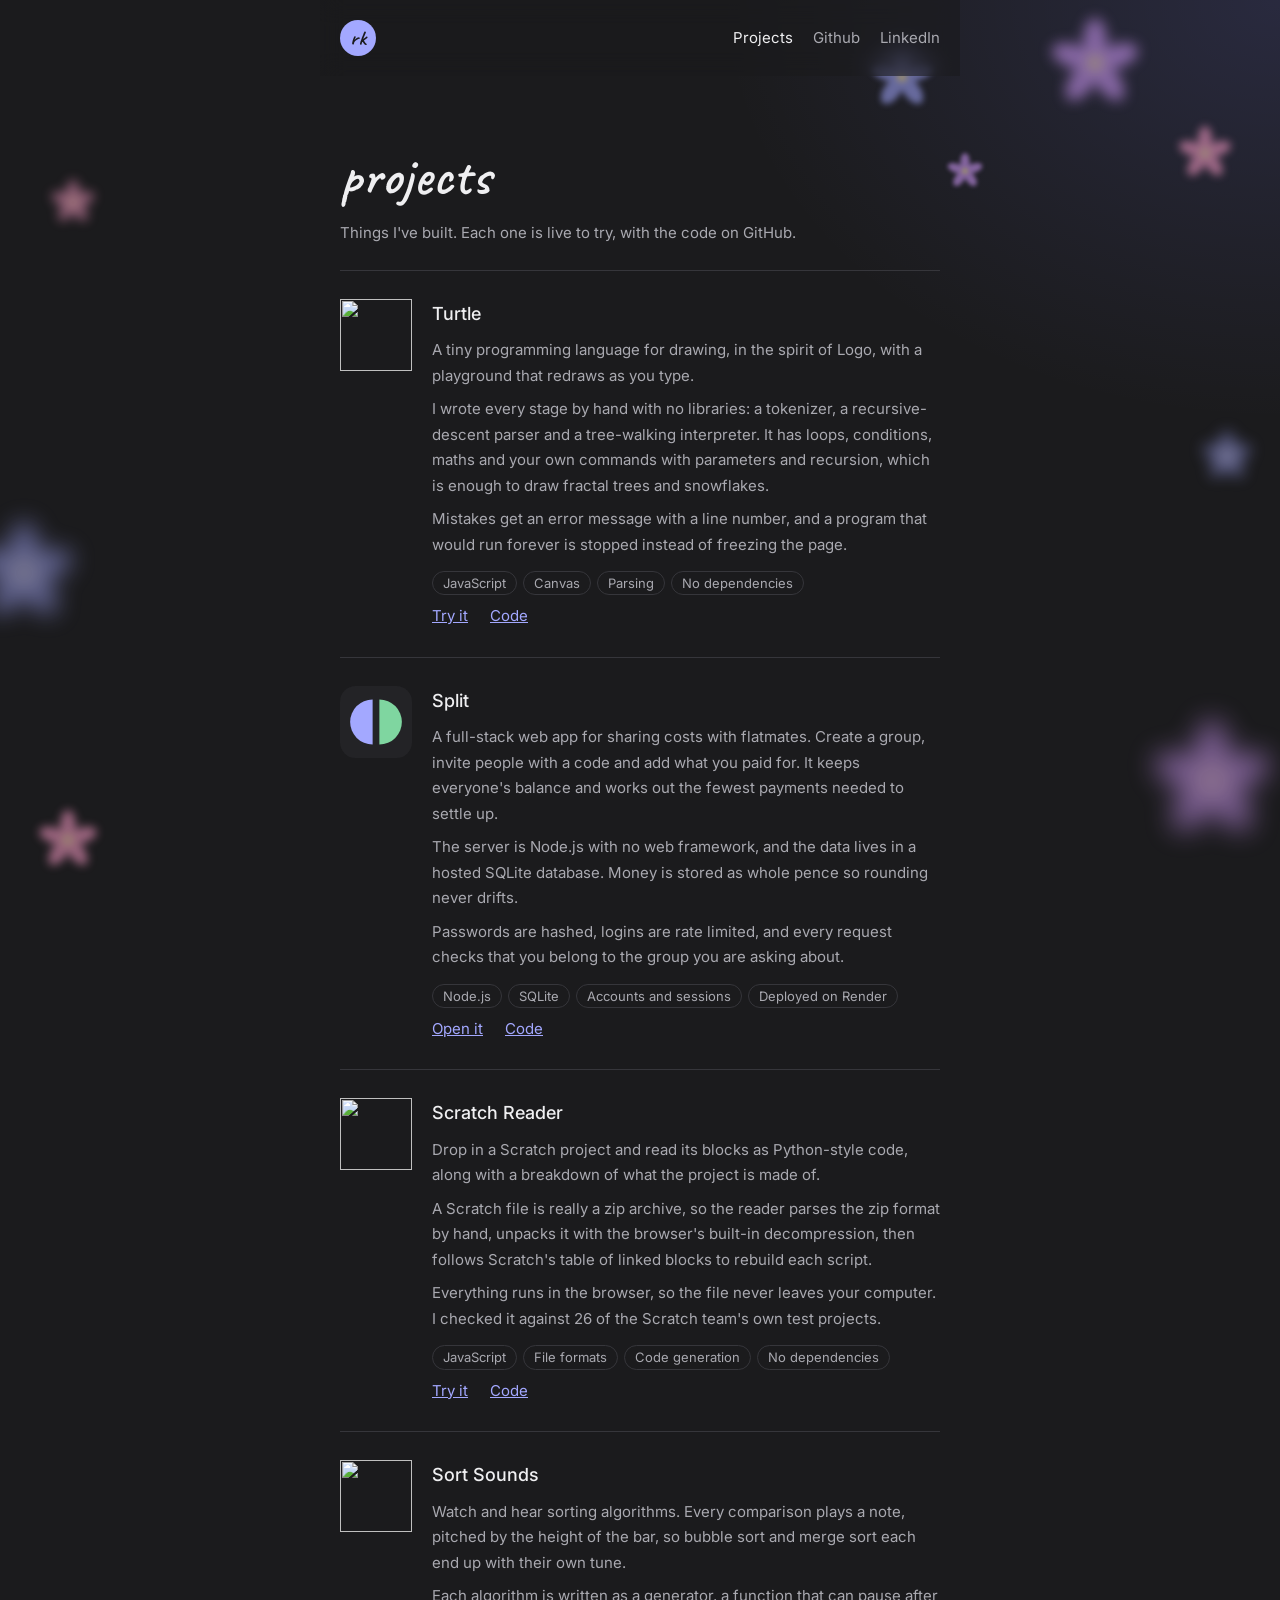
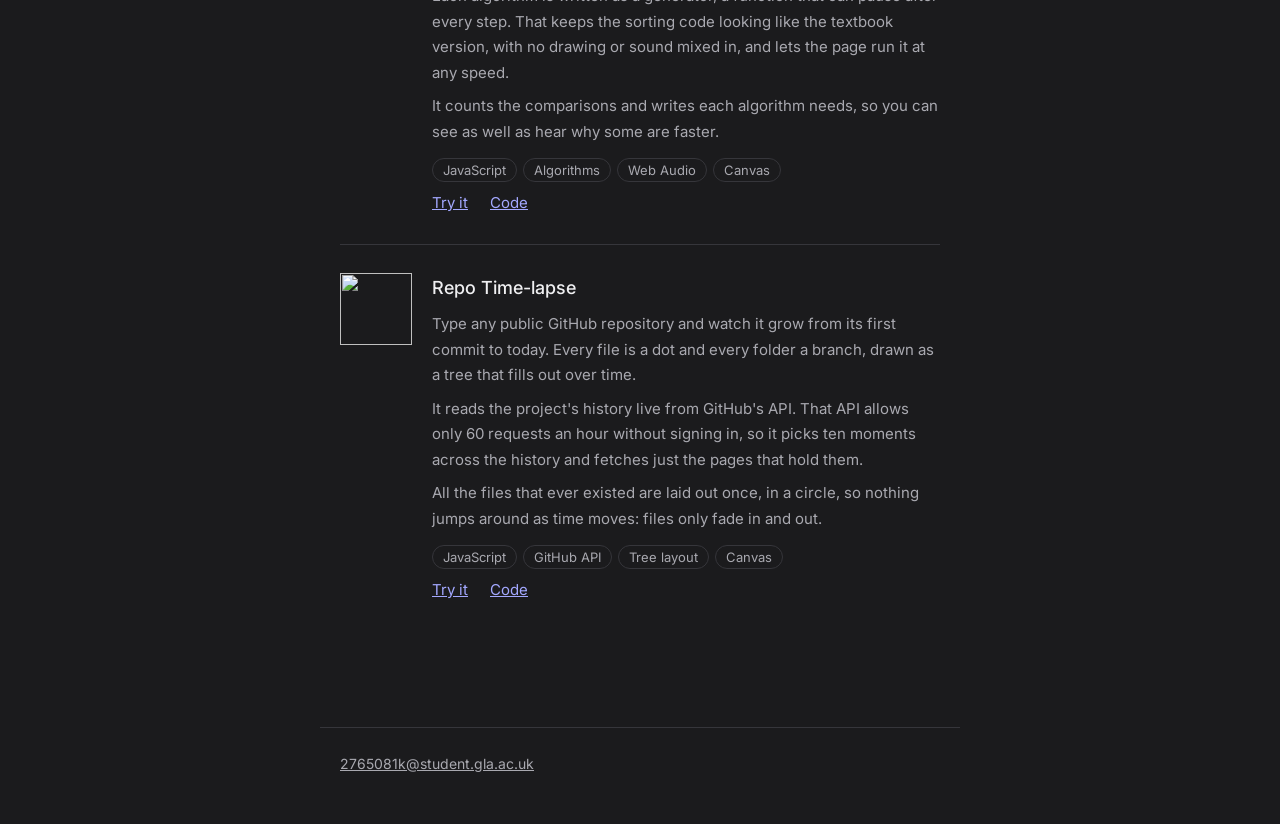
==== projects.html @ 07e78dcf "Add Sort Sounds and Repo Time-lapse" ====
<!doctype html>
<html lang="en">
<head>
<meta charset="utf-8">
<meta name="viewport" content="width=device-width, initial-scale=1">
<title>Projects — Rehman Khaliq</title>
<meta name="description" content="Things Rehman Khaliq has built: a programming language, a full-stack expense app, a Scratch project reader and more.">
<meta name="color-scheme" content="dark">
<link rel="preconnect" href="https://fonts.googleapis.com">
<link rel="preconnect" href="https://fonts.gstatic.com" crossorigin>
<link href="https://fonts.googleapis.com/css2?family=Caveat:wght@600&family=Inter:wght@400;500&display=swap" rel="stylesheet">
<link rel="stylesheet" href="style.css">
</head>
<body>
<a class="skip" href="#main">Skip to content</a>

<nav aria-label="Main">
  <a class="logo" href="index.html" aria-label="Home">rk</a>
  <ul>
    <li><a href="projects.html" aria-current="page">Projects</a></li>
    <li><a href="https://github.com/Rehman20050409" target="_blank" rel="noopener noreferrer">Github</a></li>
    <li><a href="https://www.linkedin.com/in/rehman-khaliq-noreen-98ab3a449/" target="_blank" rel="noopener noreferrer">LinkedIn</a></li>
  </ul>
</nav>

<main id="main">
  <h1>projects</h1>
  <p class="lead">Things I've built. Each one is live to try, with the code on GitHub.</p>

  <!-- To add a project, copy one <article class="project"> block and change its contents. -->
  <article class="project">
    <img src="turtle-lang/logo.svg" alt="">
    <div>
      <h2>Turtle</h2>
      <p>A tiny programming language for drawing, in the spirit of Logo, with a playground that redraws as you type.</p>
      <p>I wrote every stage by hand with no libraries: a tokenizer, a recursive-descent parser and a tree-walking interpreter. It has loops, conditions, maths and your own commands with parameters and recursion, which is enough to draw fractal trees and snowflakes.</p>
      <p>Mistakes get an error message with a line number, and a program that would run forever is stopped instead of freezing the page.</p>
      <ul class="tags" aria-label="Built with">
        <li>JavaScript</li><li>Canvas</li><li>Parsing</li><li>No dependencies</li>
      </ul>
      <p class="links">
        <a href="turtle-lang/index.html">Try it</a>
        <a href="https://github.com/Rehman20050409/turtle-lang" target="_blank" rel="noopener noreferrer">Code</a>
      </p>
    </div>
  </article>

  <article class="project">
    <img src="split-logo.svg" alt="">
    <div>
      <h2>Split</h2>
      <p>A full-stack web app for sharing costs with flatmates. Create a group, invite people with a code and add what you paid for. It keeps everyone's balance and works out the fewest payments needed to settle up.</p>
      <p>The server is Node.js with no web framework, and the data lives in a hosted SQLite database. Money is stored as whole pence so rounding never drifts.</p>
      <p>Passwords are hashed, logins are rate limited, and every request checks that you belong to the group you are asking about.</p>
      <ul class="tags" aria-label="Built with">
        <li>Node.js</li><li>SQLite</li><li>Accounts and sessions</li><li>Deployed on Render</li>
      </ul>
      <p class="links">
        <a href="https://expense-splitter-cosc.onrender.com" target="_blank" rel="noopener noreferrer">Open it</a>
        <a href="https://github.com/Rehman20050409/expense-splitter" target="_blank" rel="noopener noreferrer">Code</a>
      </p>
    </div>
  </article>

  <article class="project">
    <img src="scratch-reader/logo.svg" alt="">
    <div>
      <h2>Scratch Reader</h2>
      <p>Drop in a Scratch project and read its blocks as Python-style code, along with a breakdown of what the project is made of.</p>
      <p>A Scratch file is really a zip archive, so the reader parses the zip format by hand, unpacks it with the browser's built-in decompression, then follows Scratch's table of linked blocks to rebuild each script.</p>
      <p>Everything runs in the browser, so the file never leaves your computer. I checked it against 26 of the Scratch team's own test projects.</p>
      <ul class="tags" aria-label="Built with">
        <li>JavaScript</li><li>File formats</li><li>Code generation</li><li>No dependencies</li>
      </ul>
      <p class="links">
        <a href="scratch-reader/index.html">Try it</a>
        <a href="https://github.com/Rehman20050409/scratch-reader" target="_blank" rel="noopener noreferrer">Code</a>
      </p>
    </div>
  </article>

  <article class="project">
    <img src="sort-sounds/logo.svg" alt="">
    <div>
      <h2>Sort Sounds</h2>
      <p>Watch and hear sorting algorithms. Every comparison plays a note, pitched by the height of the bar, so bubble sort and merge sort each end up with their own tune.</p>
      <p>Each algorithm is written as a generator, a function that can pause after every step. That keeps the sorting code looking like the textbook version, with no drawing or sound mixed in, and lets the page run it at any speed.</p>
      <p>It counts the comparisons and writes each algorithm needs, so you can see as well as hear why some are faster.</p>
      <ul class="tags" aria-label="Built with">
        <li>JavaScript</li><li>Algorithms</li><li>Web Audio</li><li>Canvas</li>
      </ul>
      <p class="links">
        <a href="sort-sounds/index.html">Try it</a>
        <a href="https://github.com/Rehman20050409/sort-sounds" target="_blank" rel="noopener noreferrer">Code</a>
      </p>
    </div>
  </article>

  <article class="project">
    <img src="repo-timelapse/logo.svg" alt="">
    <div>
      <h2>Repo Time-lapse</h2>
      <p>Type any public GitHub repository and watch it grow from its first commit to today. Every file is a dot and every folder a branch, drawn as a tree that fills out over time.</p>
      <p>It reads the project's history live from GitHub's API. That API allows only 60 requests an hour without signing in, so it picks ten moments across the history and fetches just the pages that hold them.</p>
      <p>All the files that ever existed are laid out once, in a circle, so nothing jumps around as time moves: files only fade in and out.</p>
      <ul class="tags" aria-label="Built with">
        <li>JavaScript</li><li>GitHub API</li><li>Tree layout</li><li>Canvas</li>
      </ul>
      <p class="links">
        <a href="repo-timelapse/index.html">Try it</a>
        <a href="https://github.com/Rehman20050409/repo-timelapse" target="_blank" rel="noopener noreferrer">Code</a>
      </p>
    </div>
  </article>
</main>

<footer>
  <a href="mailto:2765081k@student.gla.ac.uk">2765081k@student.gla.ac.uk</a>
</footer>

<script src="site.js"></script>
</body>
</html>
---- style.css ----
:root {
  --bg: #1b1b1d; --text: #efeff1; --muted: #a9a9b0; --line: #36363b;
  --mark: #2f3168; --mark-text: #d6d8ff; --accent: #a3a8ff;
}
/* decorative out-of-focus flowers drifting behind the content */
.flowers { position: fixed; inset: 0; z-index: -1; overflow: hidden; pointer-events: none; }
.flowers svg {
  position: absolute; left: var(--x); top: var(--y); width: var(--s); height: var(--s);
  color: var(--c, #a3a8ff); filter: blur(var(--b, 6px)); opacity: .55;
}
@keyframes drift { to { transform: translate(18px, -28px) rotate(60deg); } }
@keyframes bloom { from { opacity: 0; scale: .3; } }
.flowers svg { animation: fade 1.4s var(--bloom, .7s) backwards; }
.flowers svg:nth-child(3n) { --bloom: .3s; }
.flowers svg:nth-child(3n+1) { --bloom: 1.1s; }
@media (prefers-reduced-motion: no-preference) {
  .flowers svg {
    animation: bloom 1.4s var(--bloom, .7s) cubic-bezier(.2, .7, .2, 1) backwards,
               drift var(--d, 9s) ease-in-out infinite alternate;
  }
}
/* Entrance, about two seconds in all: the name is written in, the intro appears word by
   word, then the project cards pop up. The script at the bottom of the page sets each delay. */
@keyframes write { from { clip-path: inset(-20% 100% -20% 0); } to { clip-path: inset(-20% -5% -20% 0); } }
@keyframes word { from { opacity: 0; filter: blur(6px); transform: translateY(8px); } }
@keyframes pop { from { opacity: 0; transform: translateY(18px) scale(.96); } }
@keyframes fade { from { opacity: 0; } }
h1 { animation: write .7s cubic-bezier(.3, .6, .3, 1) .1s backwards; }
.w { display: inline-block; animation: word .5s cubic-bezier(.2, .7, .2, 1) backwards; }
.pop { animation: pop .6s cubic-bezier(.2, .7, .2, 1) backwards; }
footer { animation: fade 1s 2s backwards; }
/* people who turn motion off still get a gentle fade, just nothing that moves */
@media (prefers-reduced-motion: reduce) {
  h1, .w, .pop { animation-name: fade; }
}
* { box-sizing: border-box; }
html { scroll-behavior: smooth; }
body {
  margin: 0; min-height: 100vh; color: var(--muted);
  background:
    radial-gradient(800px 600px at 100% 0%, #7a7fff26, transparent 70%),
    var(--bg);
  background-attachment: fixed;
  font: 400 15px/1.7 Inter, system-ui, sans-serif; text-wrap: pretty;
}
a { color: inherit; }
:focus-visible { outline: 2px solid var(--text); outline-offset: 3px; border-radius: 4px; }
.skip { position: absolute; left: -999px; }
.skip:focus { left: 16px; top: 16px; background: var(--bg); padding: 8px; z-index: 2; }

nav, main, footer { max-width: 640px; margin: 0 auto; padding: 0 20px; }
nav {
  position: sticky; top: 0; display: flex; justify-content: space-between; align-items: center;
  padding-block: 20px; background: color-mix(in srgb, var(--bg) 55%, transparent);
  backdrop-filter: blur(12px); -webkit-backdrop-filter: blur(12px);
}
nav .logo {
  font: 600 22px/1 Caveat, cursive; color: var(--bg); background: var(--accent); text-decoration: none;
  width: 36px; height: 36px; border-radius: 50%; display: grid; place-items: center;
}
nav ul { display: flex; gap: 20px; list-style: none; margin: 0; padding: 0; }
nav ul a { text-decoration: none; }
nav ul a:hover { color: var(--text); }

main { padding-block: 72px 96px; }
h1 { font: 600 56px/1 Caveat, cursive; color: var(--text); margin: 0 0 40px; }
h2 { font: 500 15px/1.7 Inter, system-ui, sans-serif; color: var(--text); margin: 0; }
.hello { font-family: "New York", "Iowan Old Style", Georgia, serif; font-style: italic; font-size: 20px; color: var(--accent); }
mark { background: var(--mark); color: var(--mark-text); padding: 1px 5px; border-radius: 5px; }

#projects { margin-top: 72px; scroll-margin-top: 80px; }
.grid { display: grid; grid-template-columns: repeat(auto-fill, minmax(180px, 1fr)); gap: 16px; list-style: none; margin: 20px 0 0; padding: 0; }
.card { display: block; text-decoration: none; }
.card .thumb {
  aspect-ratio: 4 / 3; border-radius: 12px; border: 1px solid var(--line);
  background: color-mix(in srgb, var(--line) 35%, transparent);
  display: grid; place-items: center; overflow: hidden; margin-bottom: 8px;
}
.card img { width: 100%; height: 100%; object-fit: cover; }
.card strong { font-weight: 500; color: var(--text); display: block; }
.card.empty .thumb { border-style: dashed; background: none; }
a.card .thumb { transition: border-color .15s, transform .15s; }
a.card:hover .thumb { border-color: var(--accent); transform: translateY(-2px); }

footer { border-top: 1px solid var(--line); padding-block: 24px 48px; font-size: 14px; }

/* shared bits used by both pages */
nav ul a[aria-current] { color: var(--text); }
.more { float: right; font-size: 14px; text-decoration: none; }
.more:hover { color: var(--text); }

/* projects page */
.lead { margin: -24px 0 24px; }
.project { display: grid; grid-template-columns: 72px 1fr; gap: 20px; padding-block: 28px; border-top: 1px solid var(--line); }
.project > img { width: 72px; height: 72px; }
.project h2 { font-size: 18px; }
.project p { margin: 8px 0 0; }
.tags { display: flex; flex-wrap: wrap; gap: 6px; list-style: none; padding: 0; margin: 14px 0 0; }
.tags li { font-size: 13px; border: 1px solid var(--line); border-radius: 99px; padding: 0 10px; }
.links { margin-top: 14px; }
.links a { color: var(--accent); margin-right: 18px; }
@media (max-width: 480px) {
  .project { grid-template-columns: 48px 1fr; gap: 14px; }
  .project > img { width: 48px; height: 48px; }
}
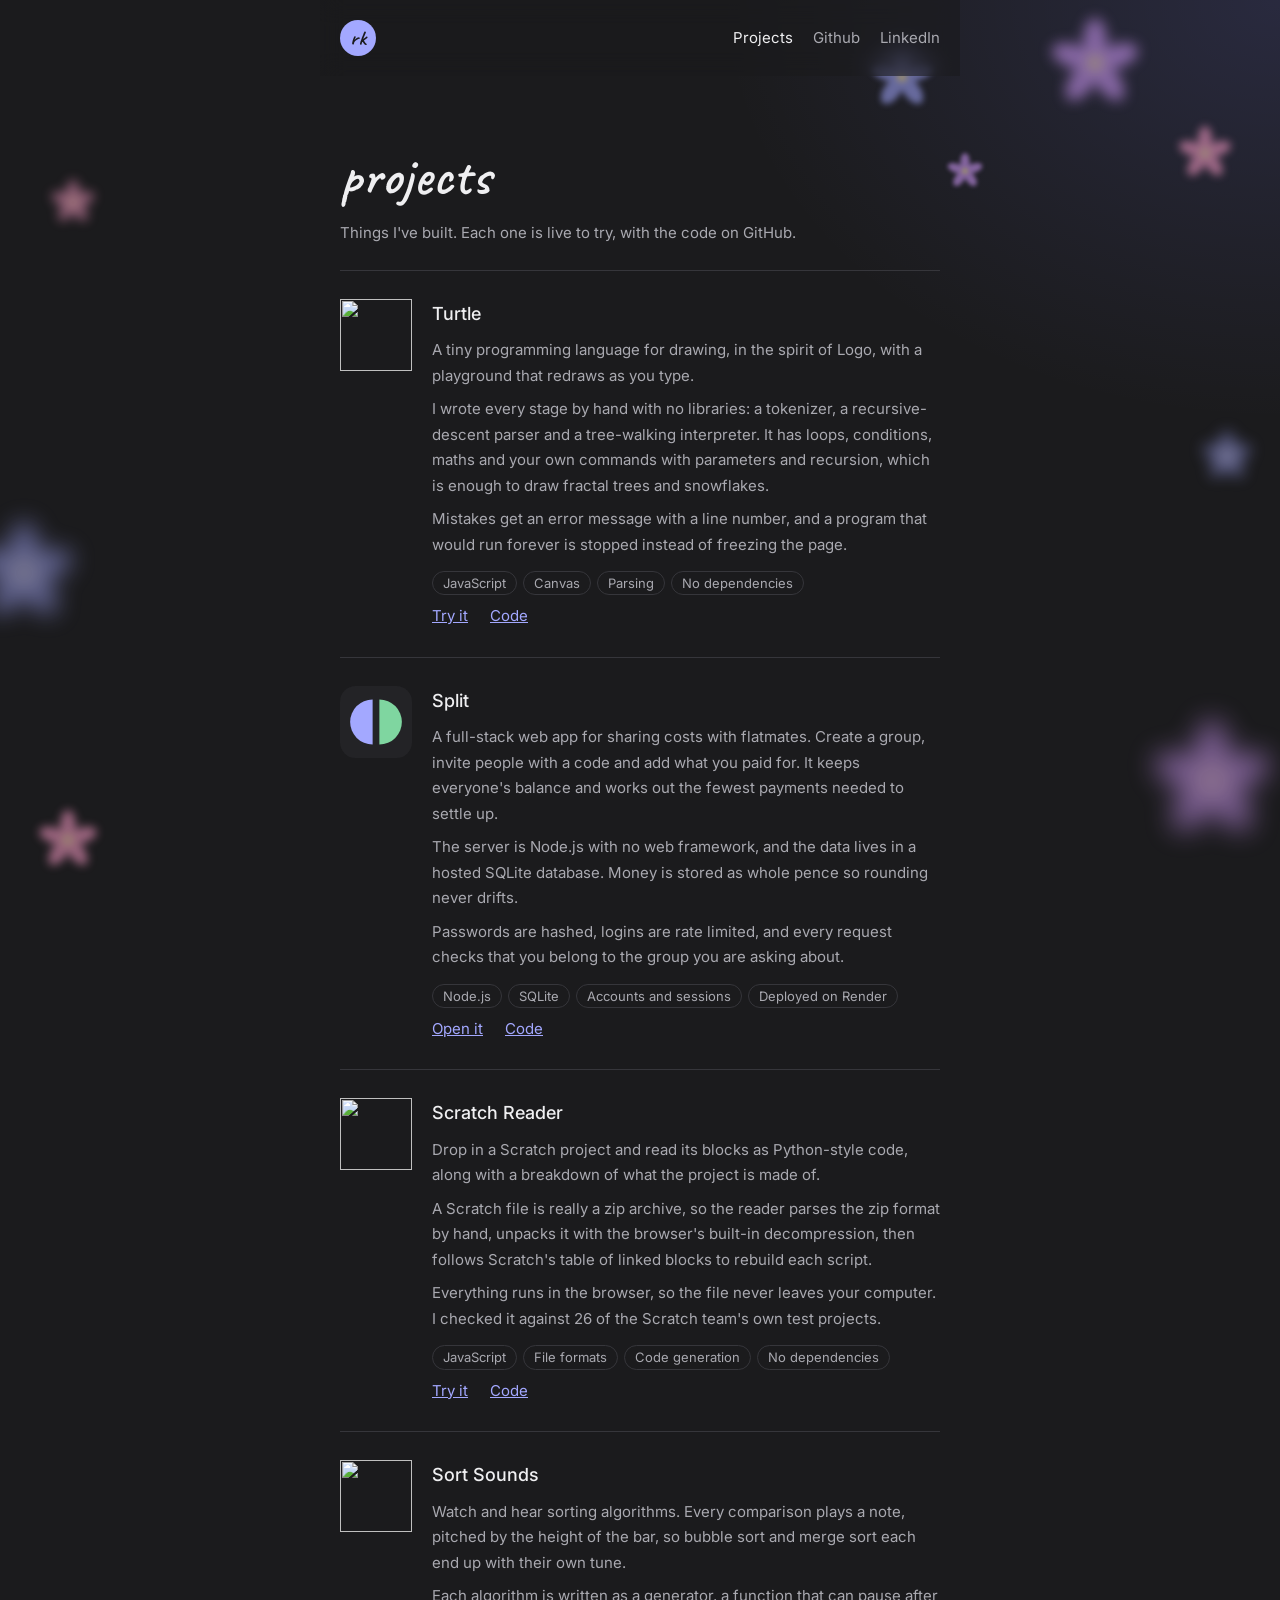
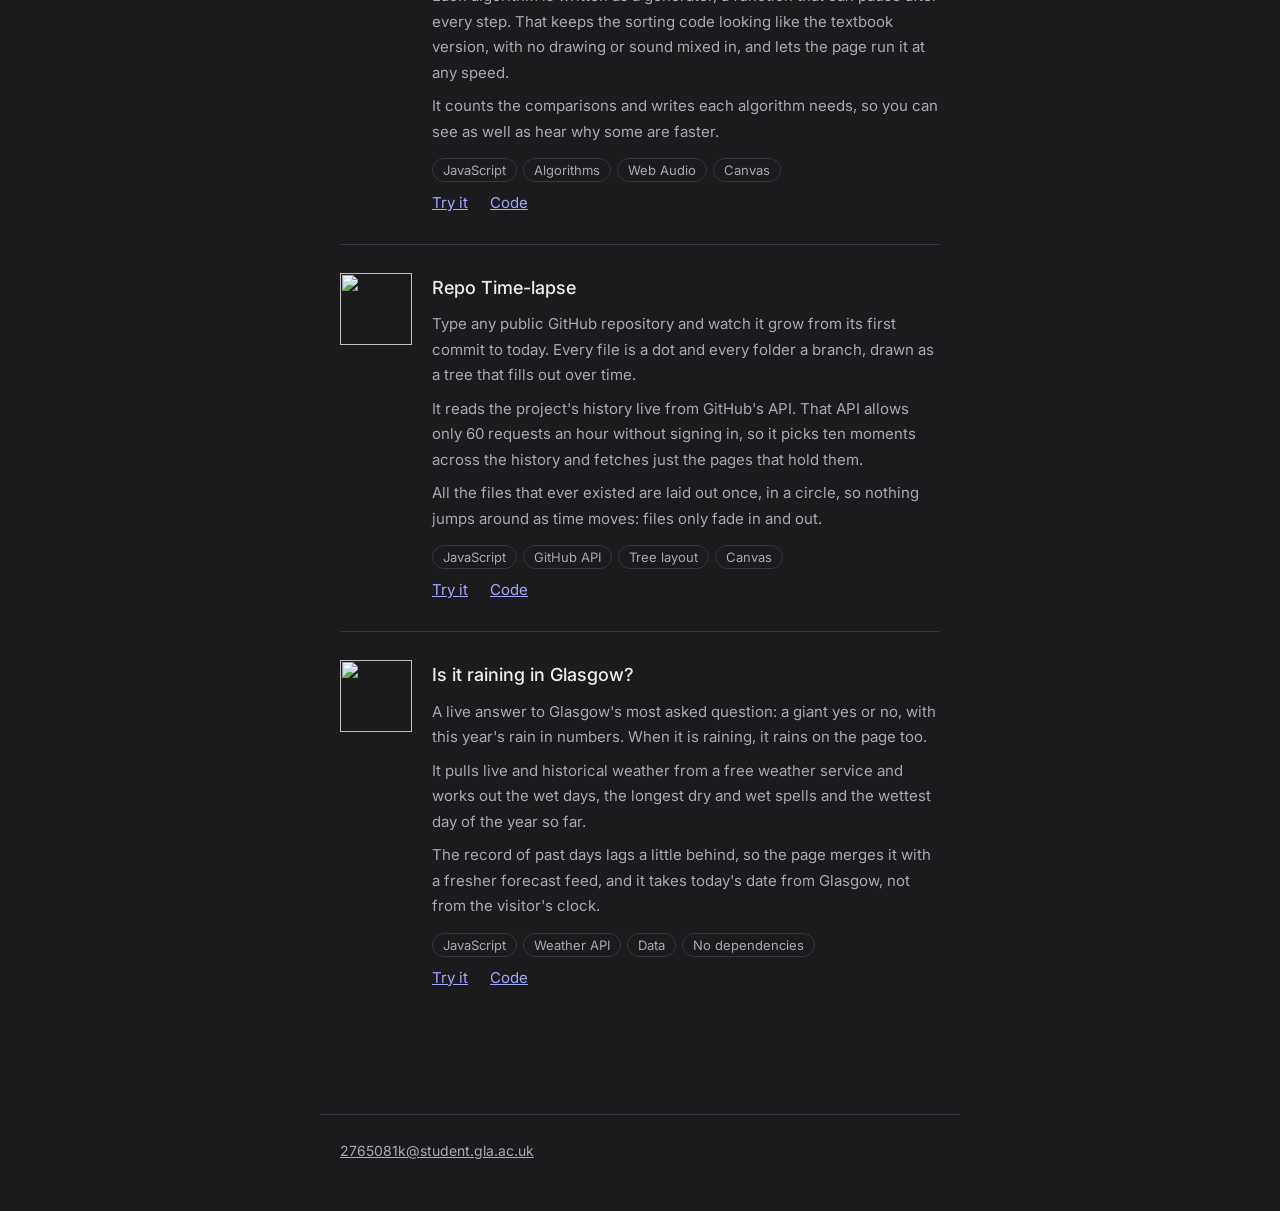
==== commit 3ed72b90: "Add Is it raining in Glasgow?" ====
--- a/projects.html
+++ b/projects.html
@@ -112,6 +112,23 @@
       </p>
     </div>
   </article>
+
+  <article class="project">
+    <img src="glasgow-rain/logo.svg" alt="">
+    <div>
+      <h2>Is it raining in Glasgow?</h2>
+      <p>A live answer to Glasgow's most asked question: a giant yes or no, with this year's rain in numbers. When it is raining, it rains on the page too.</p>
+      <p>It pulls live and historical weather from a free weather service and works out the wet days, the longest dry and wet spells and the wettest day of the year so far.</p>
+      <p>The record of past days lags a little behind, so the page merges it with a fresher forecast feed, and it takes today's date from Glasgow, not from the visitor's clock.</p>
+      <ul class="tags" aria-label="Built with">
+        <li>JavaScript</li><li>Weather API</li><li>Data</li><li>No dependencies</li>
+      </ul>
+      <p class="links">
+        <a href="glasgow-rain/index.html">Try it</a>
+        <a href="https://github.com/Rehman20050409/glasgow-rain" target="_blank" rel="noopener noreferrer">Code</a>
+      </p>
+    </div>
+  </article>
 </main>
 
 <footer>
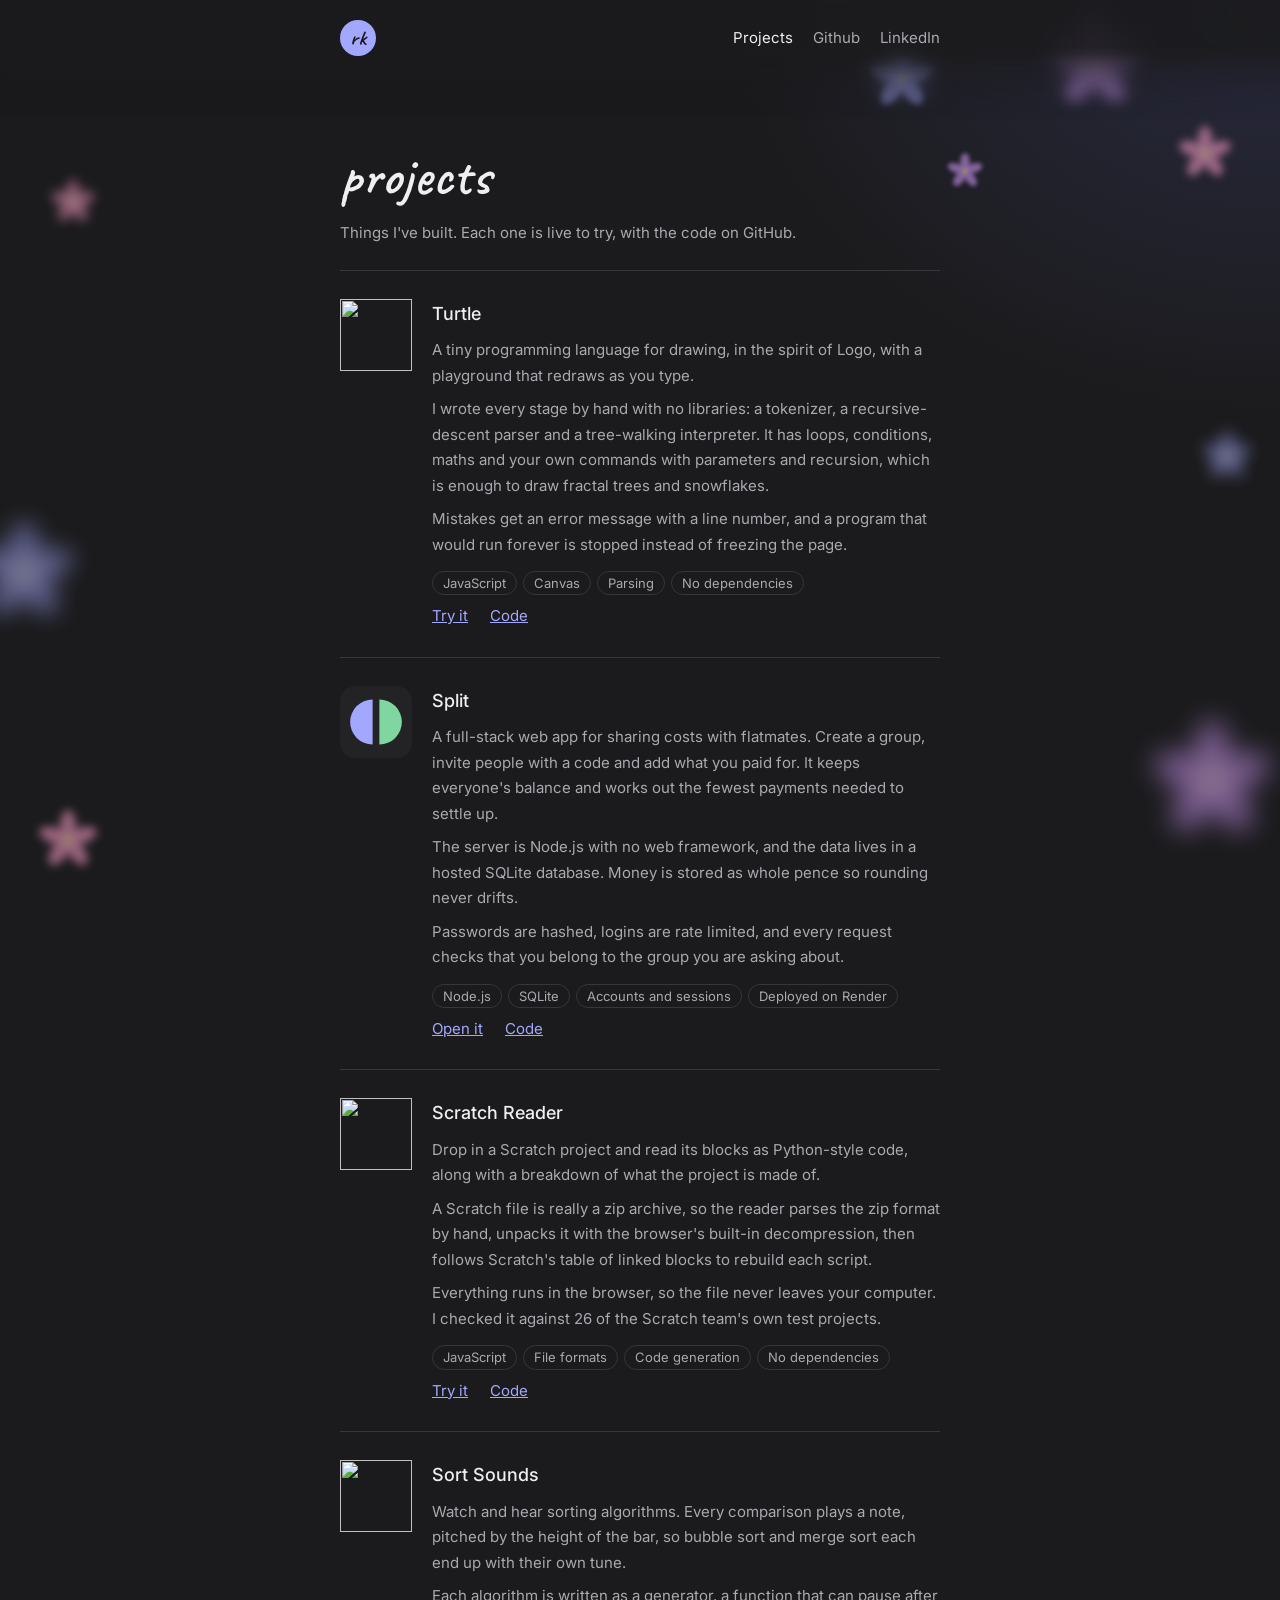
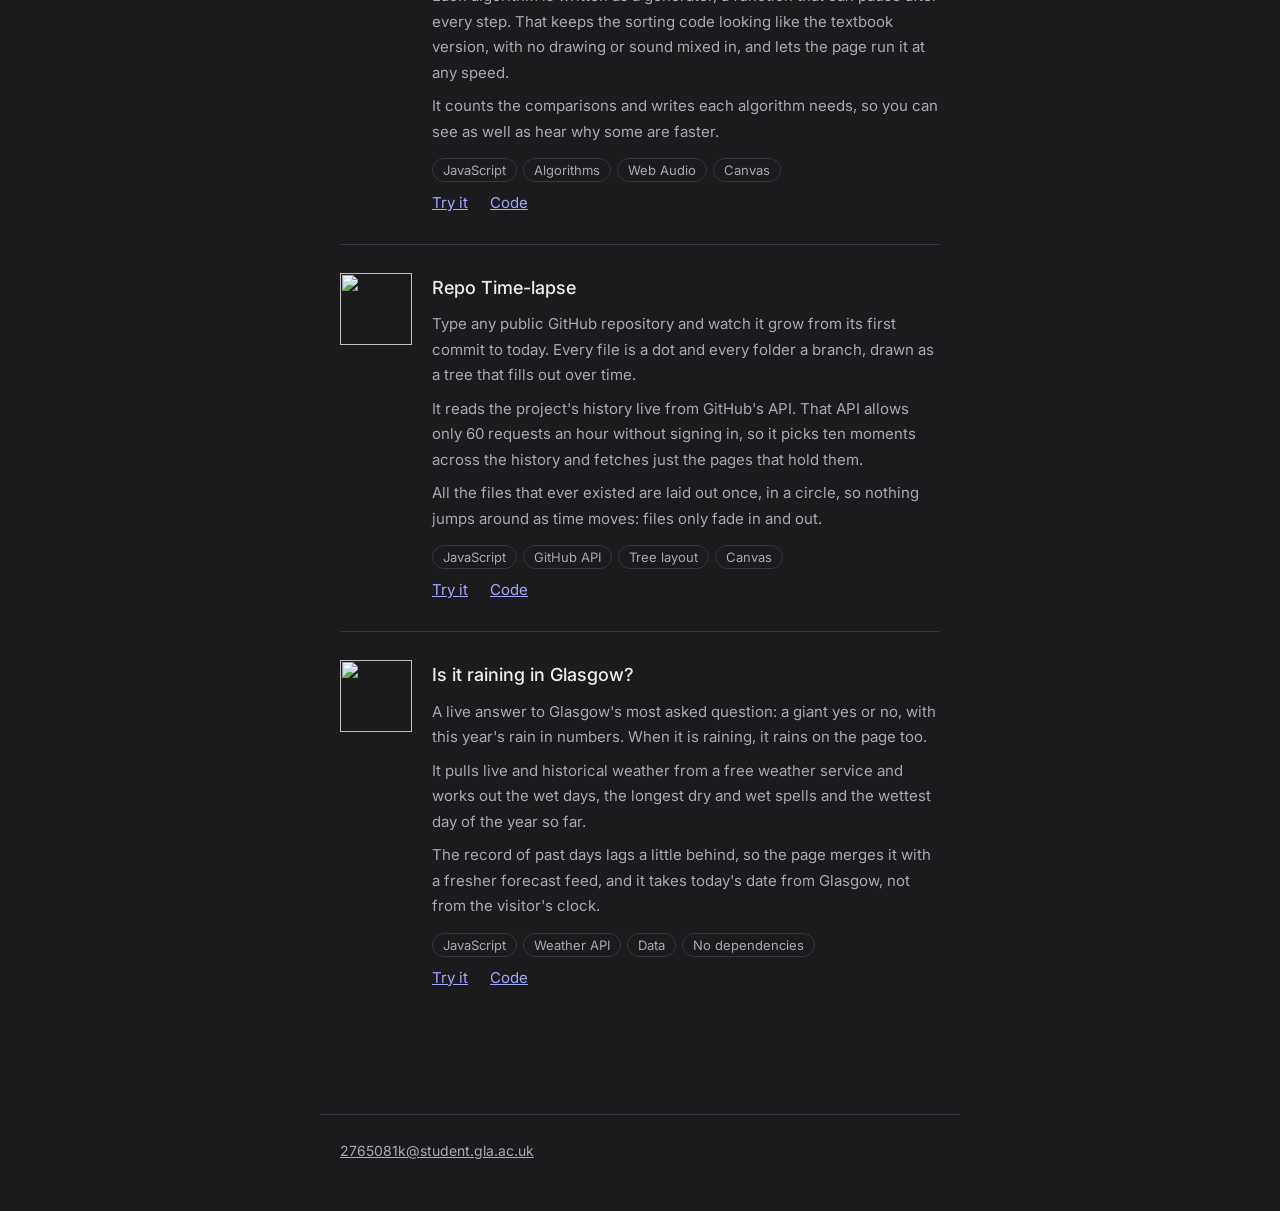
==== commit b893b0c0: "Add tab icon and share preview, cap intro animation, remove unused styles" ====
--- a/projects.html
+++ b/projects.html
@@ -6,6 +6,14 @@
 <title>Projects — Rehman Khaliq</title>
 <meta name="description" content="Things Rehman Khaliq has built: a programming language, a full-stack expense app, a Scratch project reader and more.">
 <meta name="color-scheme" content="dark">
+<link rel="icon" href="favicon.svg" type="image/svg+xml">
+<!-- how the link looks when shared on LinkedIn, WhatsApp and so on -->
+<meta property="og:type" content="website">
+<meta property="og:url" content="https://rehman20050409.github.io/projects.html">
+<meta property="og:title" content="Projects — Rehman Khaliq">
+<meta property="og:description" content="Things Rehman Khaliq has built: a programming language, a full-stack expense app, a Scratch project reader and more.">
+<meta property="og:image" content="https://rehman20050409.github.io/og.png">
+<meta name="twitter:card" content="summary_large_image">
 <link rel="preconnect" href="https://fonts.googleapis.com">
 <link rel="preconnect" href="https://fonts.gstatic.com" crossorigin>
 <link href="https://fonts.googleapis.com/css2?family=Caveat:wght@600&family=Inter:wght@400;500&display=swap" rel="stylesheet">
--- a/style.css
+++ b/style.css
@@ -13,6 +13,12 @@
 .flowers svg { animation: fade 1.4s var(--bloom, .7s) backwards; }
 .flowers svg:nth-child(3n) { --bloom: .3s; }
 .flowers svg:nth-child(3n+1) { --bloom: 1.1s; }
+/* a flower perks up when the cursor comes near; site.js adds and removes "near" */
+.flowers svg { transition: scale .5s cubic-bezier(.3, 1.6, .5, 1), rotate .6s ease-out, opacity .4s, filter .4s; }
+.flowers svg.near { scale: 1.35; rotate: 30deg; opacity: .95; filter: blur(calc(var(--b, 6px) * .25)); }
+@media (prefers-reduced-motion: reduce) {
+  .flowers svg.near { scale: none; rotate: none; }
+}
 @media (prefers-reduced-motion: no-preference) {
   .flowers svg {
     animation: bloom 1.4s var(--bloom, .7s) cubic-bezier(.2, .7, .2, 1) backwards,
@@ -34,7 +40,6 @@
   h1, .w, .pop { animation-name: fade; }
 }
 * { box-sizing: border-box; }
-html { scroll-behavior: smooth; }
 body {
   margin: 0; min-height: 100vh; color: var(--muted);
   background:
@@ -46,13 +51,20 @@
 a { color: inherit; }
 :focus-visible { outline: 2px solid var(--text); outline-offset: 3px; border-radius: 4px; }
 .skip { position: absolute; left: -999px; }
-.skip:focus { left: 16px; top: 16px; background: var(--bg); padding: 8px; z-index: 2; }
+.skip:focus { left: 16px; top: 16px; background: var(--bg); padding: 8px; z-index: 3; }
 
 nav, main, footer { max-width: 640px; margin: 0 auto; padding: 0 20px; }
 nav {
   position: sticky; top: 0; display: flex; justify-content: space-between; align-items: center;
-  padding-block: 20px; background: color-mix(in srgb, var(--bg) 55%, transparent);
-  backdrop-filter: blur(12px); -webkit-backdrop-filter: blur(12px);
+  padding-block: 20px; z-index: 2;
+}
+/* A soft veil across the top of the window in place of a solid bar: the page blurs and
+   fades out as it scrolls under the links, with no edge to see. */
+body::before {
+  content: ''; position: fixed; inset: 0 0 auto; height: 120px; z-index: 1; pointer-events: none;
+  background: linear-gradient(color-mix(in srgb, var(--bg) 90%, transparent) 40%, transparent);
+  backdrop-filter: blur(10px); -webkit-backdrop-filter: blur(10px);
+  mask-image: linear-gradient(#000 45%, transparent); -webkit-mask-image: linear-gradient(#000 45%, transparent);
 }
 nav .logo {
   font: 600 22px/1 Caveat, cursive; color: var(--bg); background: var(--accent); text-decoration: none;
@@ -68,7 +80,7 @@
 .hello { font-family: "New York", "Iowan Old Style", Georgia, serif; font-style: italic; font-size: 20px; color: var(--accent); }
 mark { background: var(--mark); color: var(--mark-text); padding: 1px 5px; border-radius: 5px; }
 
-#projects { margin-top: 72px; scroll-margin-top: 80px; }
+#projects { margin-top: 72px; }
 .grid { display: grid; grid-template-columns: repeat(auto-fill, minmax(180px, 1fr)); gap: 16px; list-style: none; margin: 20px 0 0; padding: 0; }
 .card { display: block; text-decoration: none; }
 .card .thumb {
@@ -78,7 +90,6 @@
 }
 .card img { width: 100%; height: 100%; object-fit: cover; }
 .card strong { font-weight: 500; color: var(--text); display: block; }
-.card.empty .thumb { border-style: dashed; background: none; }
 a.card .thumb { transition: border-color .15s, transform .15s; }
 a.card:hover .thumb { border-color: var(--accent); transform: translateY(-2px); }
 
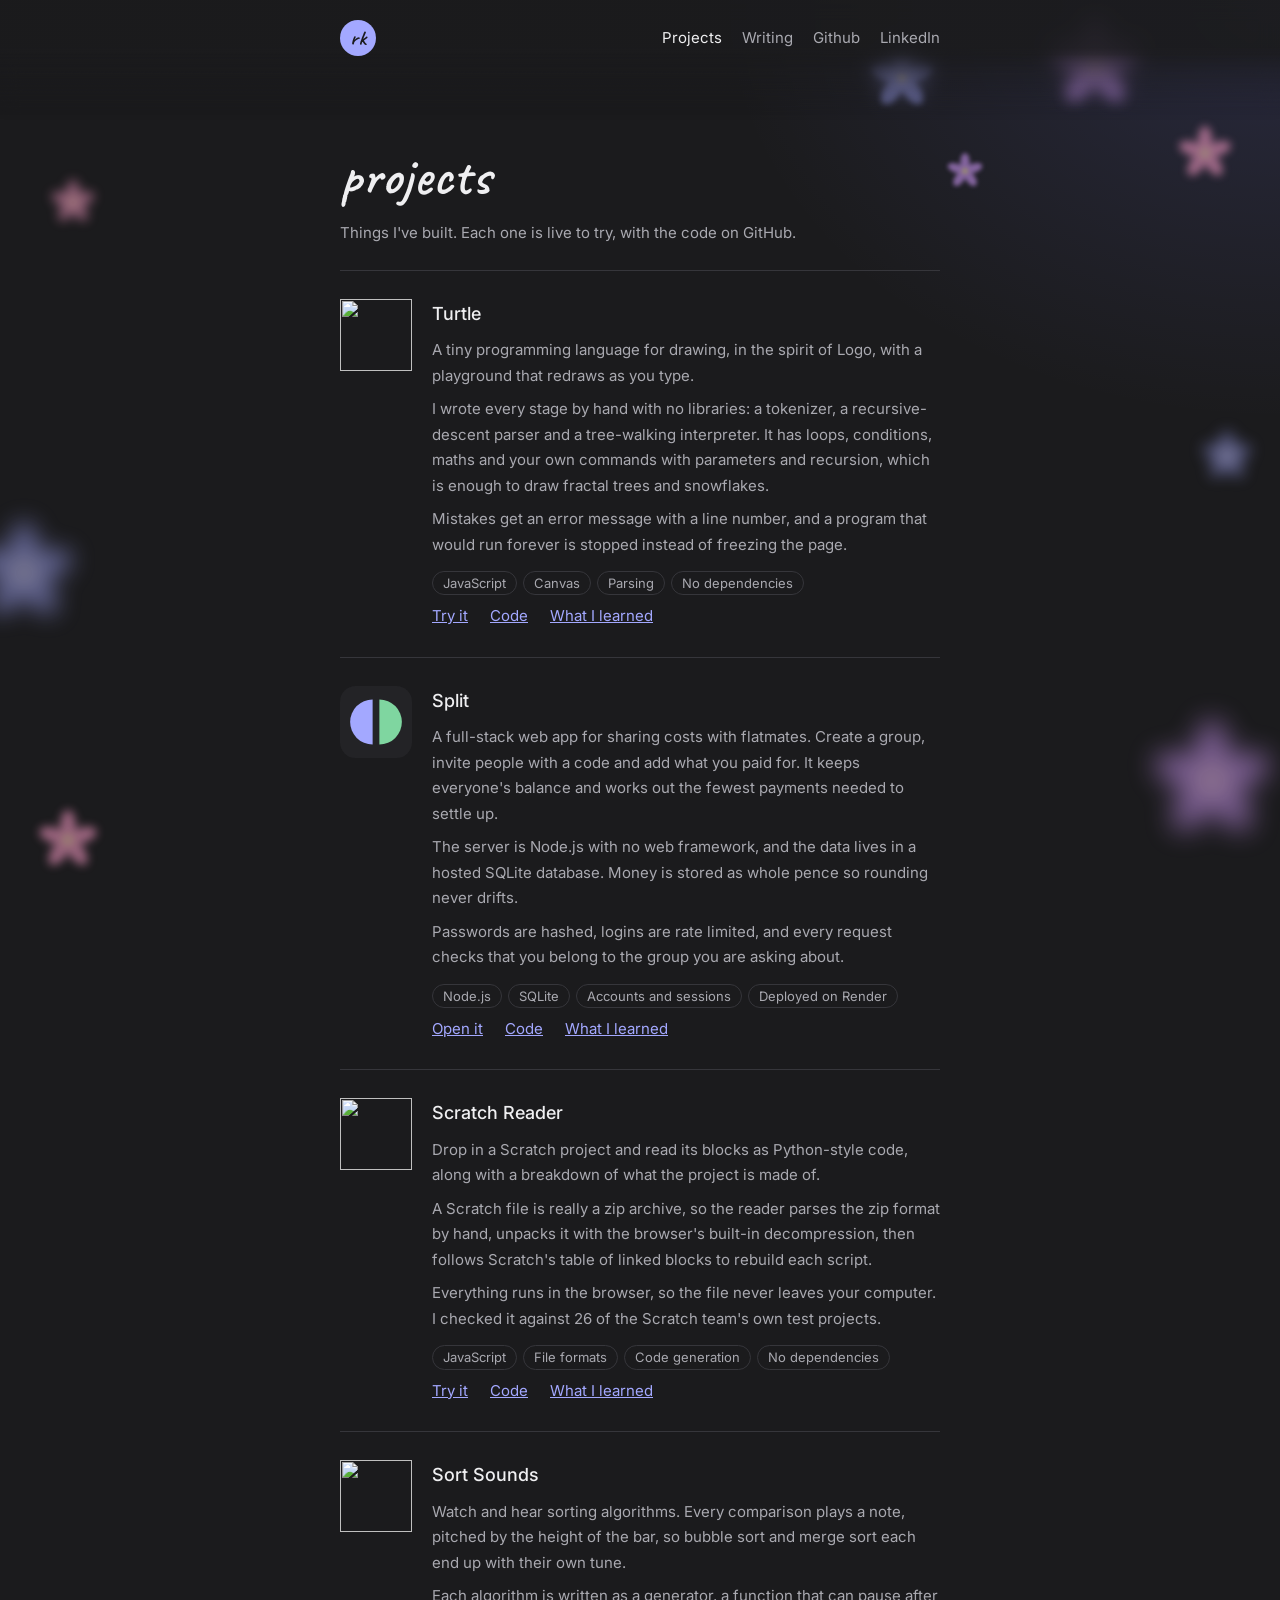
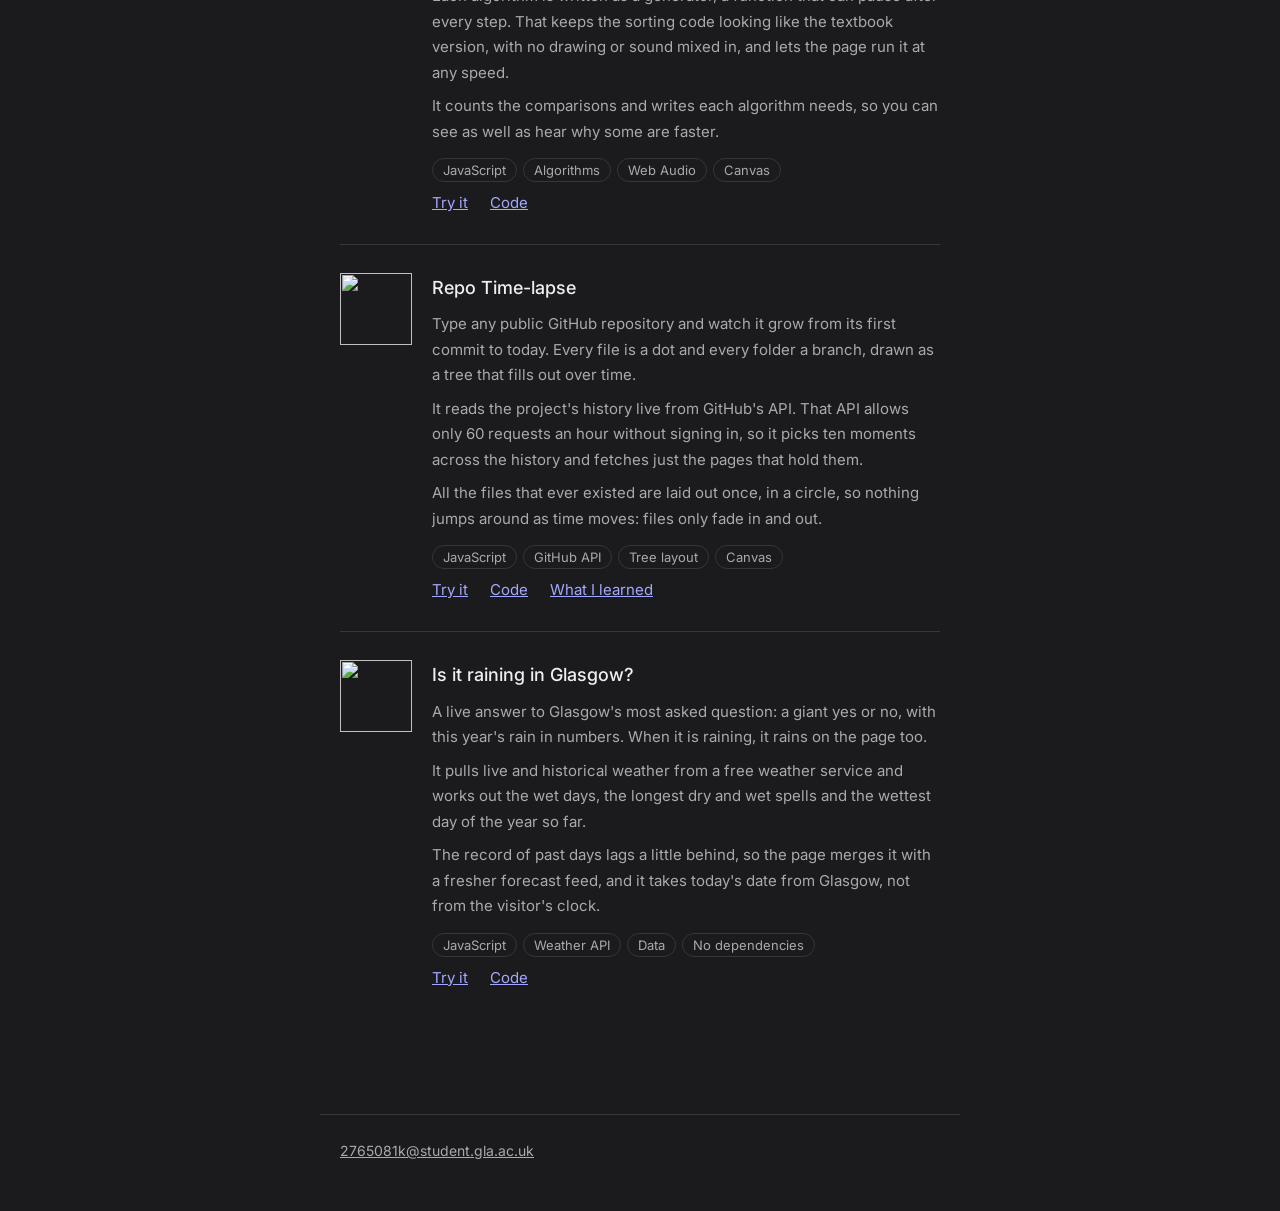
==== commit e8ad955e: "Add language switch and writing page" ====
--- a/projects.html
+++ b/projects.html
@@ -26,6 +26,7 @@
   <a class="logo" href="index.html" aria-label="Home">rk</a>
   <ul>
     <li><a href="projects.html" aria-current="page">Projects</a></li>
+    <li><a href="writing.html">Writing</a></li>
     <li><a href="https://github.com/Rehman20050409" target="_blank" rel="noopener noreferrer">Github</a></li>
     <li><a href="https://www.linkedin.com/in/rehman-khaliq-noreen-98ab3a449/" target="_blank" rel="noopener noreferrer">LinkedIn</a></li>
   </ul>
@@ -49,6 +50,7 @@
       <p class="links">
         <a href="turtle-lang/index.html">Try it</a>
         <a href="https://github.com/Rehman20050409/turtle-lang" target="_blank" rel="noopener noreferrer">Code</a>
+        <a href="writing.html#turtle">What I learned</a>
       </p>
     </div>
   </article>
@@ -66,6 +68,7 @@
       <p class="links">
         <a href="https://expense-splitter-cosc.onrender.com" target="_blank" rel="noopener noreferrer">Open it</a>
         <a href="https://github.com/Rehman20050409/expense-splitter" target="_blank" rel="noopener noreferrer">Code</a>
+        <a href="writing.html#split">What I learned</a>
       </p>
     </div>
   </article>
@@ -83,6 +86,7 @@
       <p class="links">
         <a href="scratch-reader/index.html">Try it</a>
         <a href="https://github.com/Rehman20050409/scratch-reader" target="_blank" rel="noopener noreferrer">Code</a>
+        <a href="writing.html#scratch-reader">What I learned</a>
       </p>
     </div>
   </article>
@@ -117,6 +121,7 @@
       <p class="links">
         <a href="repo-timelapse/index.html">Try it</a>
         <a href="https://github.com/Rehman20050409/repo-timelapse" target="_blank" rel="noopener noreferrer">Code</a>
+        <a href="writing.html#repo-timelapse">What I learned</a>
       </p>
     </div>
   </article>
--- a/style.css
+++ b/style.css
@@ -114,3 +114,22 @@
   .project { grid-template-columns: 48px 1fr; gap: 14px; }
   .project > img { width: 48px; height: 48px; }
 }
+
+/* language switch on the home page intro */
+.langs { float: right; display: flex; gap: 4px; margin-top: 4px; animation: fade .6s .5s backwards; }
+.langs button {
+  font: inherit; font-size: 12px; color: var(--muted); background: none; cursor: pointer;
+  border: 1px solid var(--line); border-radius: 99px; padding: 0 9px;
+}
+.langs button:hover { color: var(--text); }
+.langs button[aria-pressed="true"] { color: var(--text); border-color: var(--accent); }
+
+/* writing page */
+.post { padding-block: 28px; border-top: 1px solid var(--line); scroll-margin-top: 90px; }
+.post h2 { font-size: 18px; }
+.post p { margin: 10px 0 0; }
+.post small { display: block; }
+.post code { color: var(--text); font: 13px ui-monospace, Menlo, Consolas, monospace; background: color-mix(in srgb, var(--line) 45%, transparent); padding: 1px 5px; border-radius: 4px; }
+.post .links { margin-top: 14px; }
+
+@media (max-width: 420px) { nav ul { gap: 14px; } }
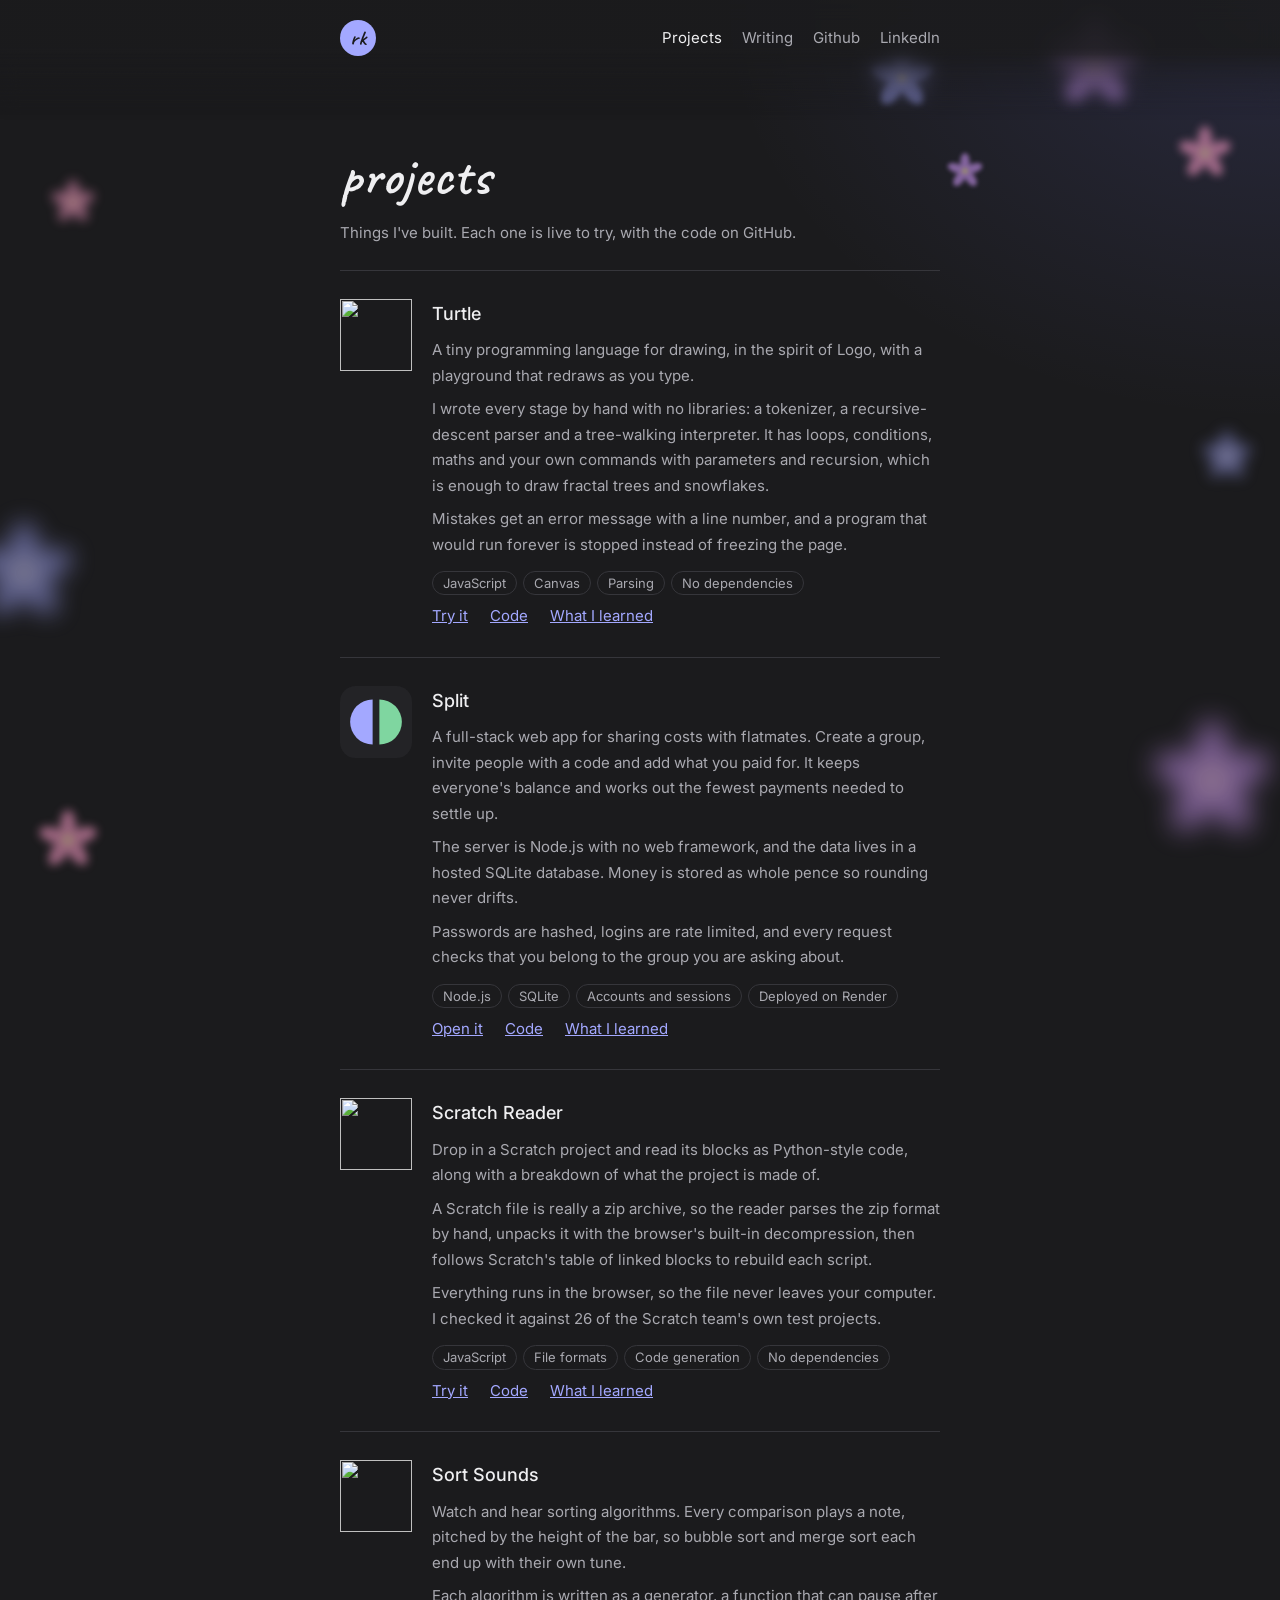
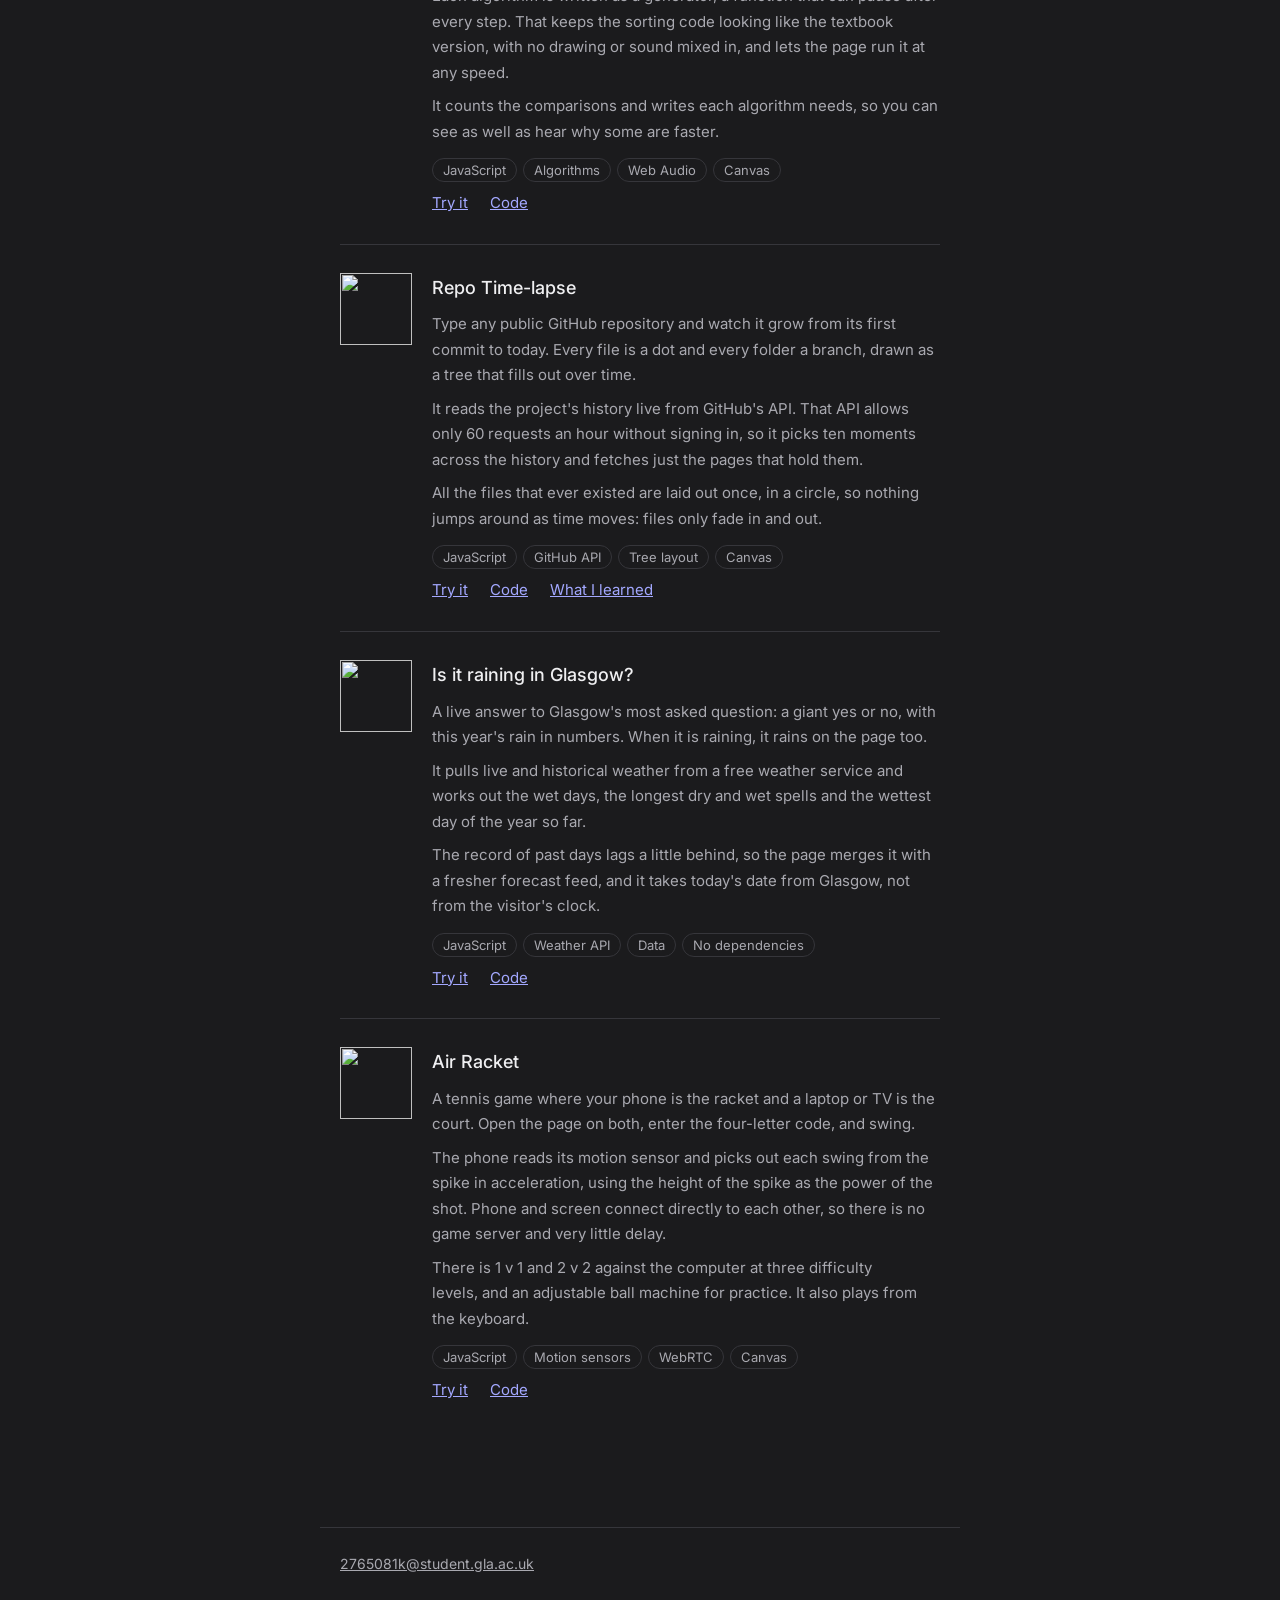
==== commit 9da80d65: "Add Air Racket" ====
--- a/projects.html
+++ b/projects.html
@@ -142,6 +142,23 @@
       </p>
     </div>
   </article>
+
+  <article class="project">
+    <img src="air-racket/logo.svg" alt="">
+    <div>
+      <h2>Air Racket</h2>
+      <p>A tennis game where your phone is the racket and a laptop or TV is the court. Open the page on both, enter the four-letter code, and swing.</p>
+      <p>The phone reads its motion sensor and picks out each swing from the spike in acceleration, using the height of the spike as the power of the shot. Phone and screen connect directly to each other, so there is no game server and very little delay.</p>
+      <p>There is 1 v 1 and 2 v 2 against the computer at three difficulty levels, and an adjustable ball machine for practice. It also plays from the keyboard.</p>
+      <ul class="tags" aria-label="Built with">
+        <li>JavaScript</li><li>Motion sensors</li><li>WebRTC</li><li>Canvas</li>
+      </ul>
+      <p class="links">
+        <a href="air-racket/index.html">Try it</a>
+        <a href="https://github.com/Rehman20050409/air-racket" target="_blank" rel="noopener noreferrer">Code</a>
+      </p>
+    </div>
+  </article>
 </main>
 
 <footer>
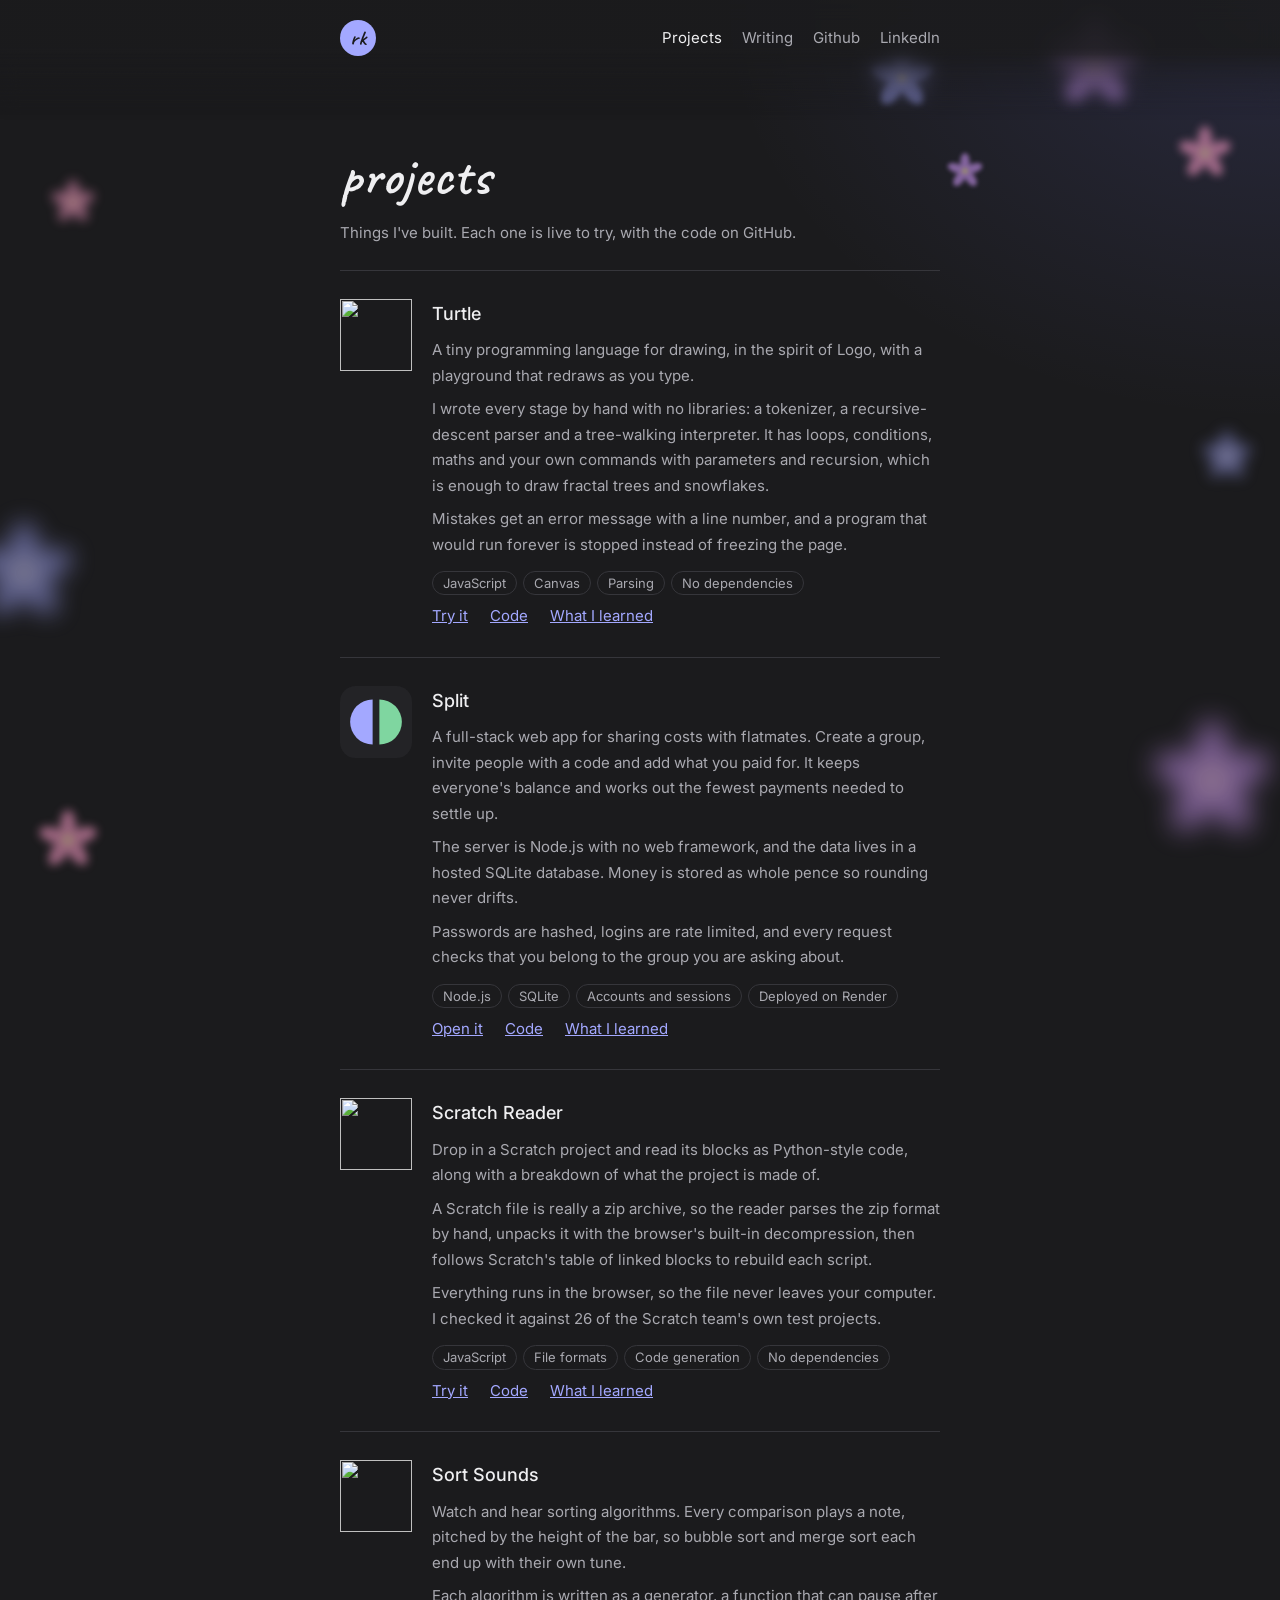
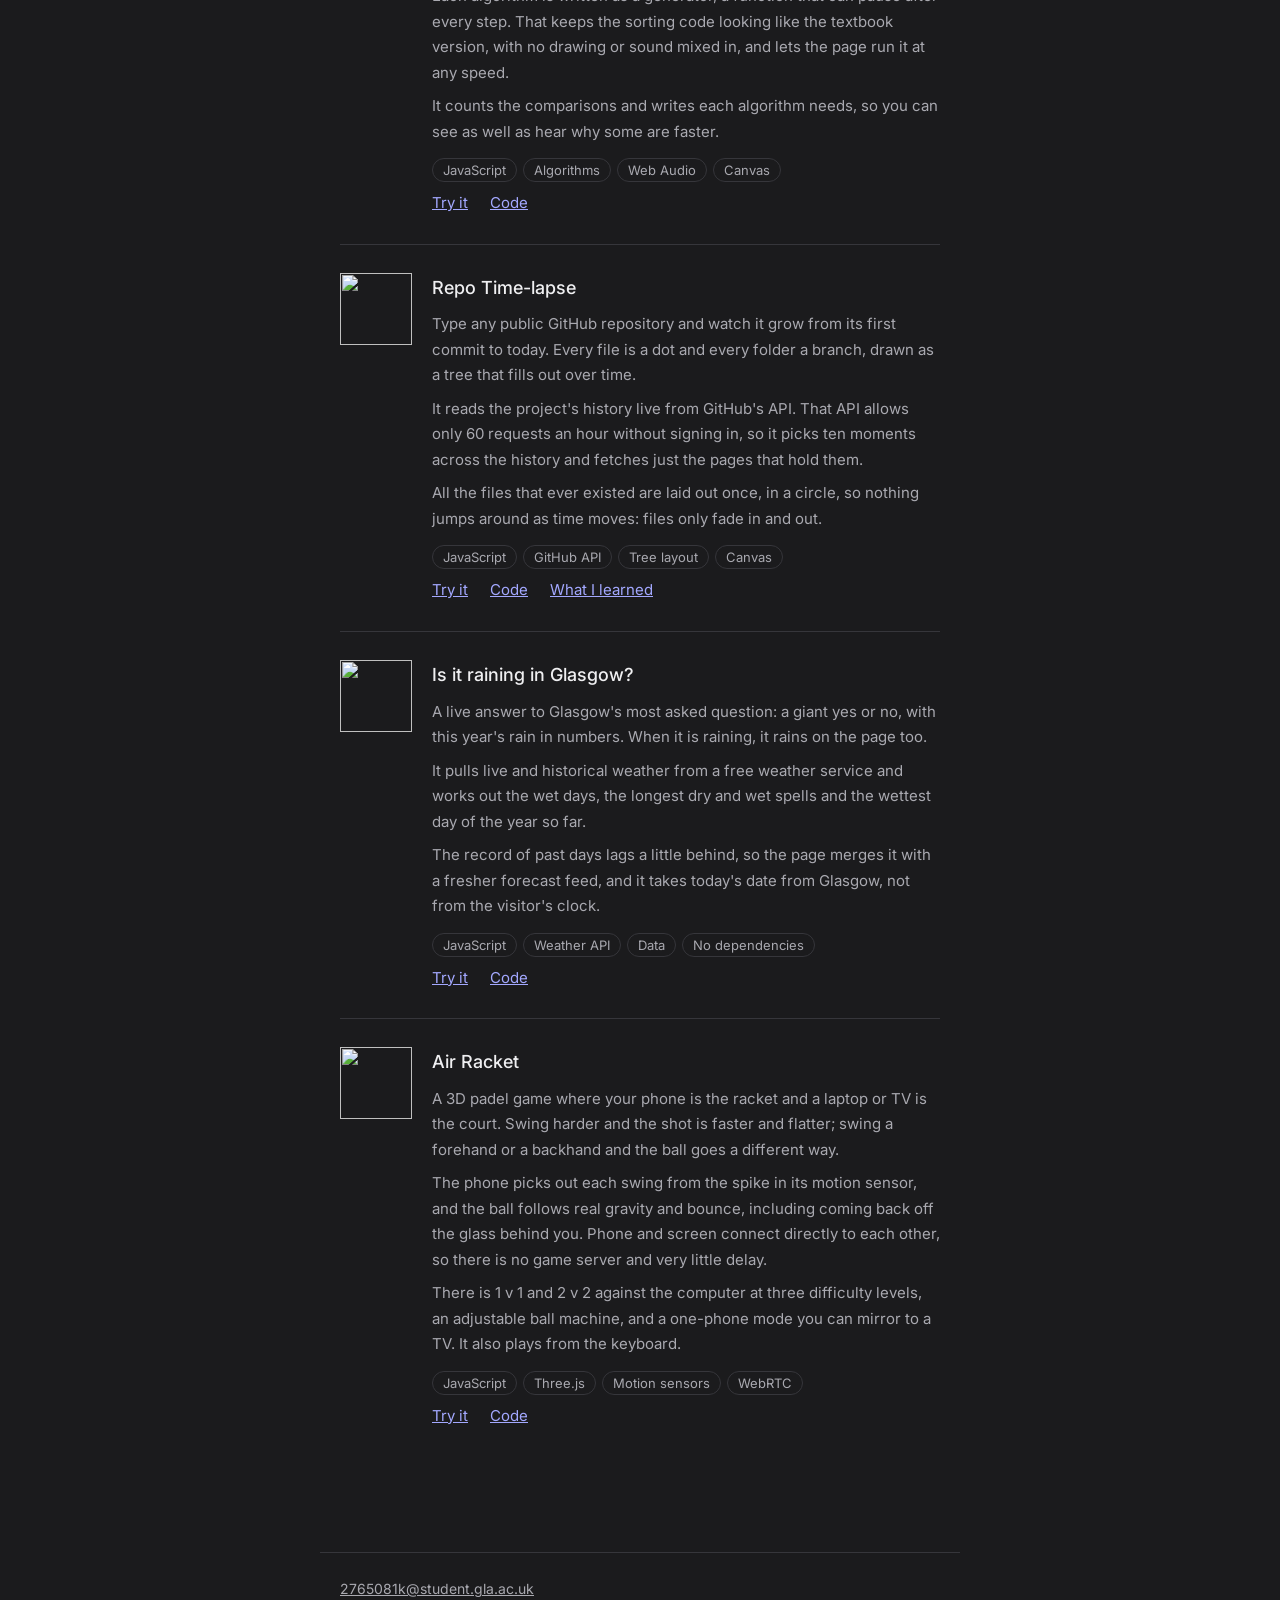
==== commit a5540093: "Update Air Racket description" ====
--- a/projects.html
+++ b/projects.html
@@ -147,11 +147,11 @@
     <img src="air-racket/logo.svg" alt="">
     <div>
       <h2>Air Racket</h2>
-      <p>A tennis game where your phone is the racket and a laptop or TV is the court. Open the page on both, enter the four-letter code, and swing.</p>
-      <p>The phone reads its motion sensor and picks out each swing from the spike in acceleration, using the height of the spike as the power of the shot. Phone and screen connect directly to each other, so there is no game server and very little delay.</p>
-      <p>There is 1 v 1 and 2 v 2 against the computer at three difficulty levels, and an adjustable ball machine for practice. It also plays from the keyboard.</p>
+      <p>A 3D padel game where your phone is the racket and a laptop or TV is the court. Swing harder and the shot is faster and flatter; swing a forehand or a backhand and the ball goes a different way.</p>
+      <p>The phone picks out each swing from the spike in its motion sensor, and the ball follows real gravity and bounce, including coming back off the glass behind you. Phone and screen connect directly to each other, so there is no game server and very little delay.</p>
+      <p>There is 1 v 1 and 2 v 2 against the computer at three difficulty levels, an adjustable ball machine, and a one-phone mode you can mirror to a TV. It also plays from the keyboard.</p>
       <ul class="tags" aria-label="Built with">
-        <li>JavaScript</li><li>Motion sensors</li><li>WebRTC</li><li>Canvas</li>
+        <li>JavaScript</li><li>Three.js</li><li>Motion sensors</li><li>WebRTC</li>
       </ul>
       <p class="links">
         <a href="air-racket/index.html">Try it</a>
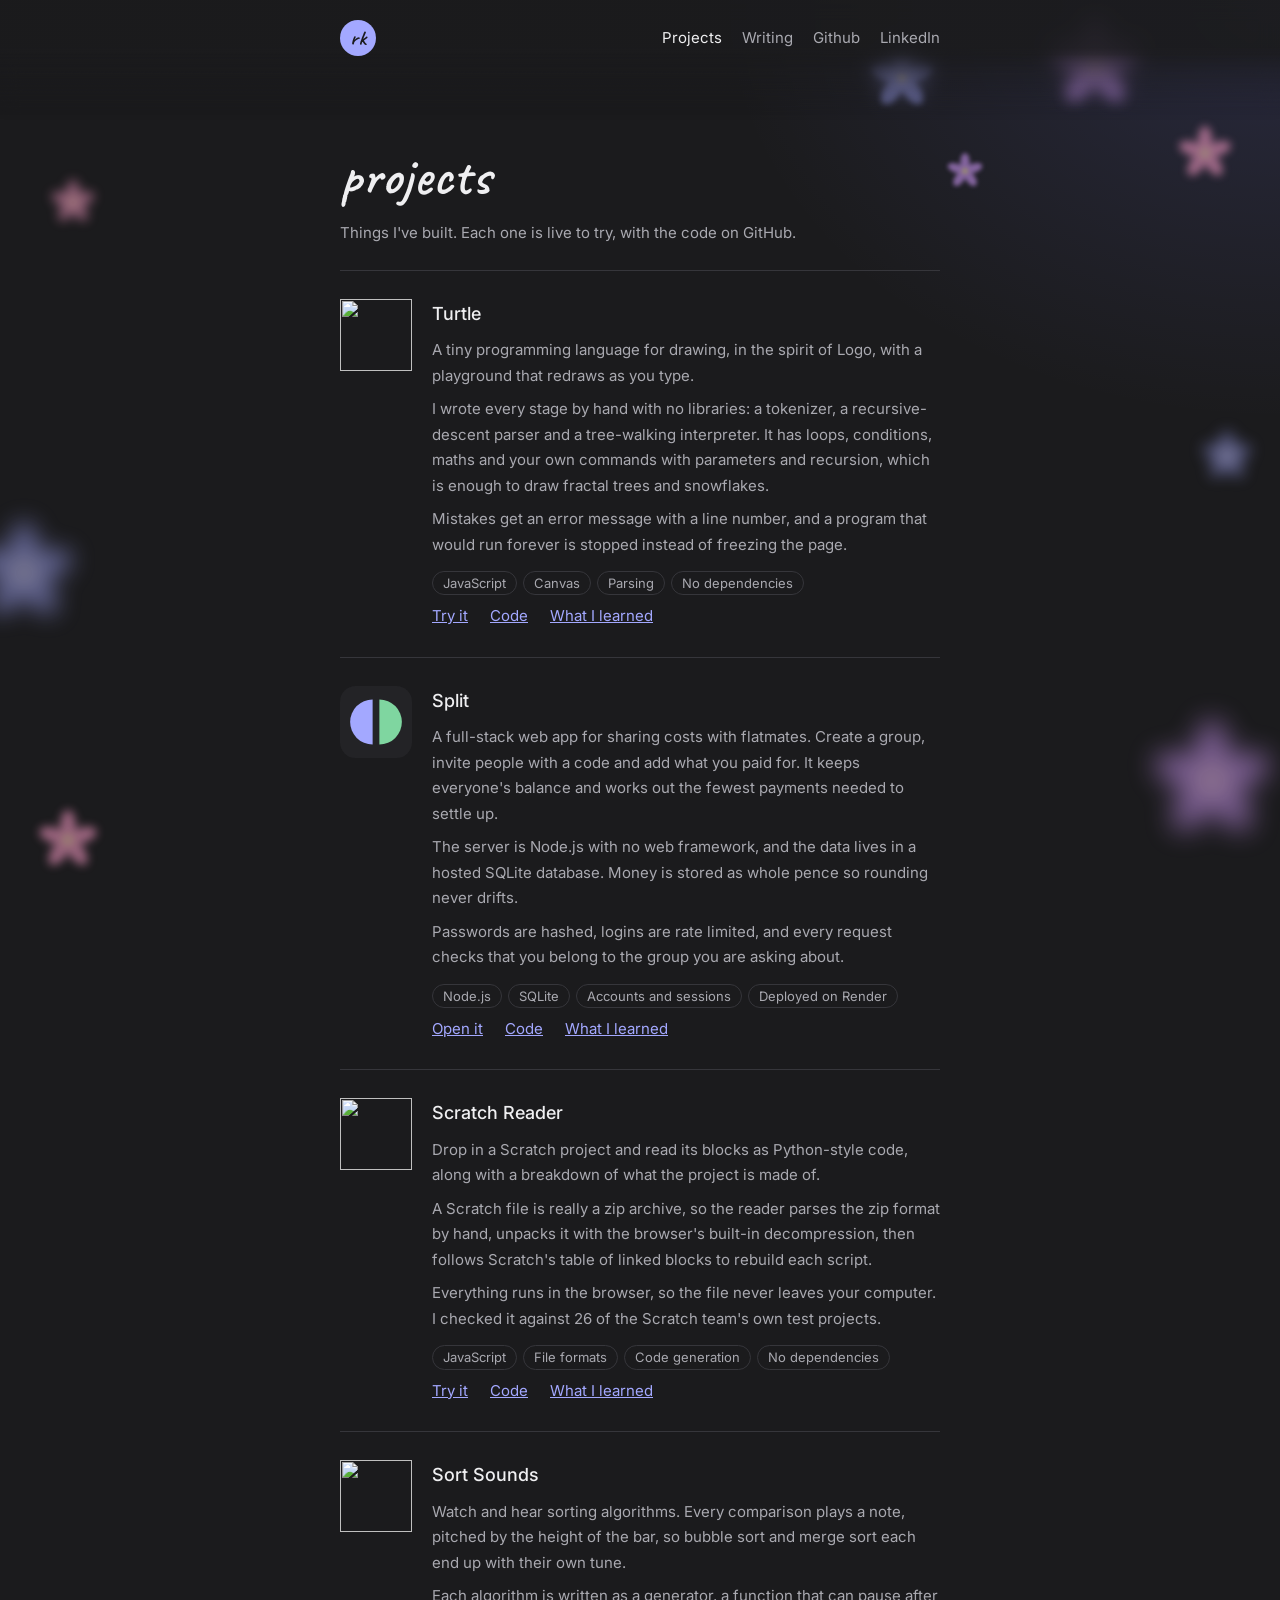
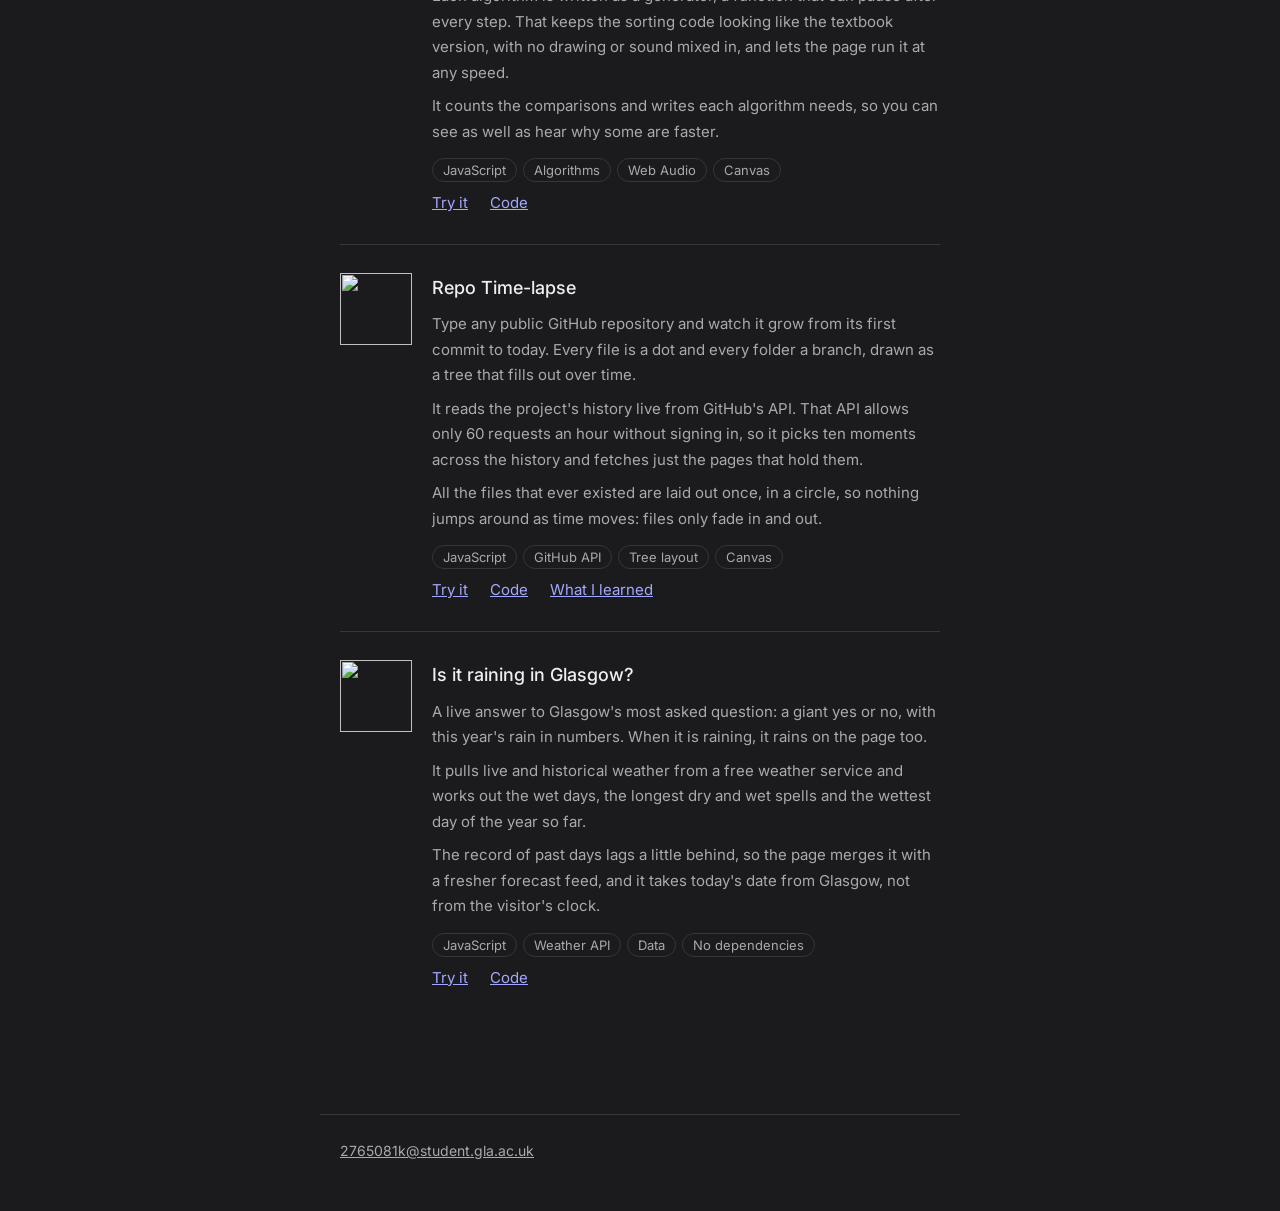
==== commit 817f0878: "Remove Air Racket" ====
--- a/projects.html
+++ b/projects.html
@@ -142,23 +142,6 @@
       </p>
     </div>
   </article>
-
-  <article class="project">
-    <img src="air-racket/logo.svg" alt="">
-    <div>
-      <h2>Air Racket</h2>
-      <p>A 3D padel game where your phone is the racket and a laptop or TV is the court. Swing harder and the shot is faster and flatter; swing a forehand or a backhand and the ball goes a different way.</p>
-      <p>The phone picks out each swing from the spike in its motion sensor, and the ball follows real gravity and bounce, including coming back off the glass behind you. Phone and screen connect directly to each other, so there is no game server and very little delay.</p>
-      <p>There is 1 v 1 and 2 v 2 against the computer at three difficulty levels, an adjustable ball machine, and a one-phone mode you can mirror to a TV. It also plays from the keyboard.</p>
-      <ul class="tags" aria-label="Built with">
-        <li>JavaScript</li><li>Three.js</li><li>Motion sensors</li><li>WebRTC</li>
-      </ul>
-      <p class="links">
-        <a href="air-racket/index.html">Try it</a>
-        <a href="https://github.com/Rehman20050409/air-racket" target="_blank" rel="noopener noreferrer">Code</a>
-      </p>
-    </div>
-  </article>
 </main>
 
 <footer>
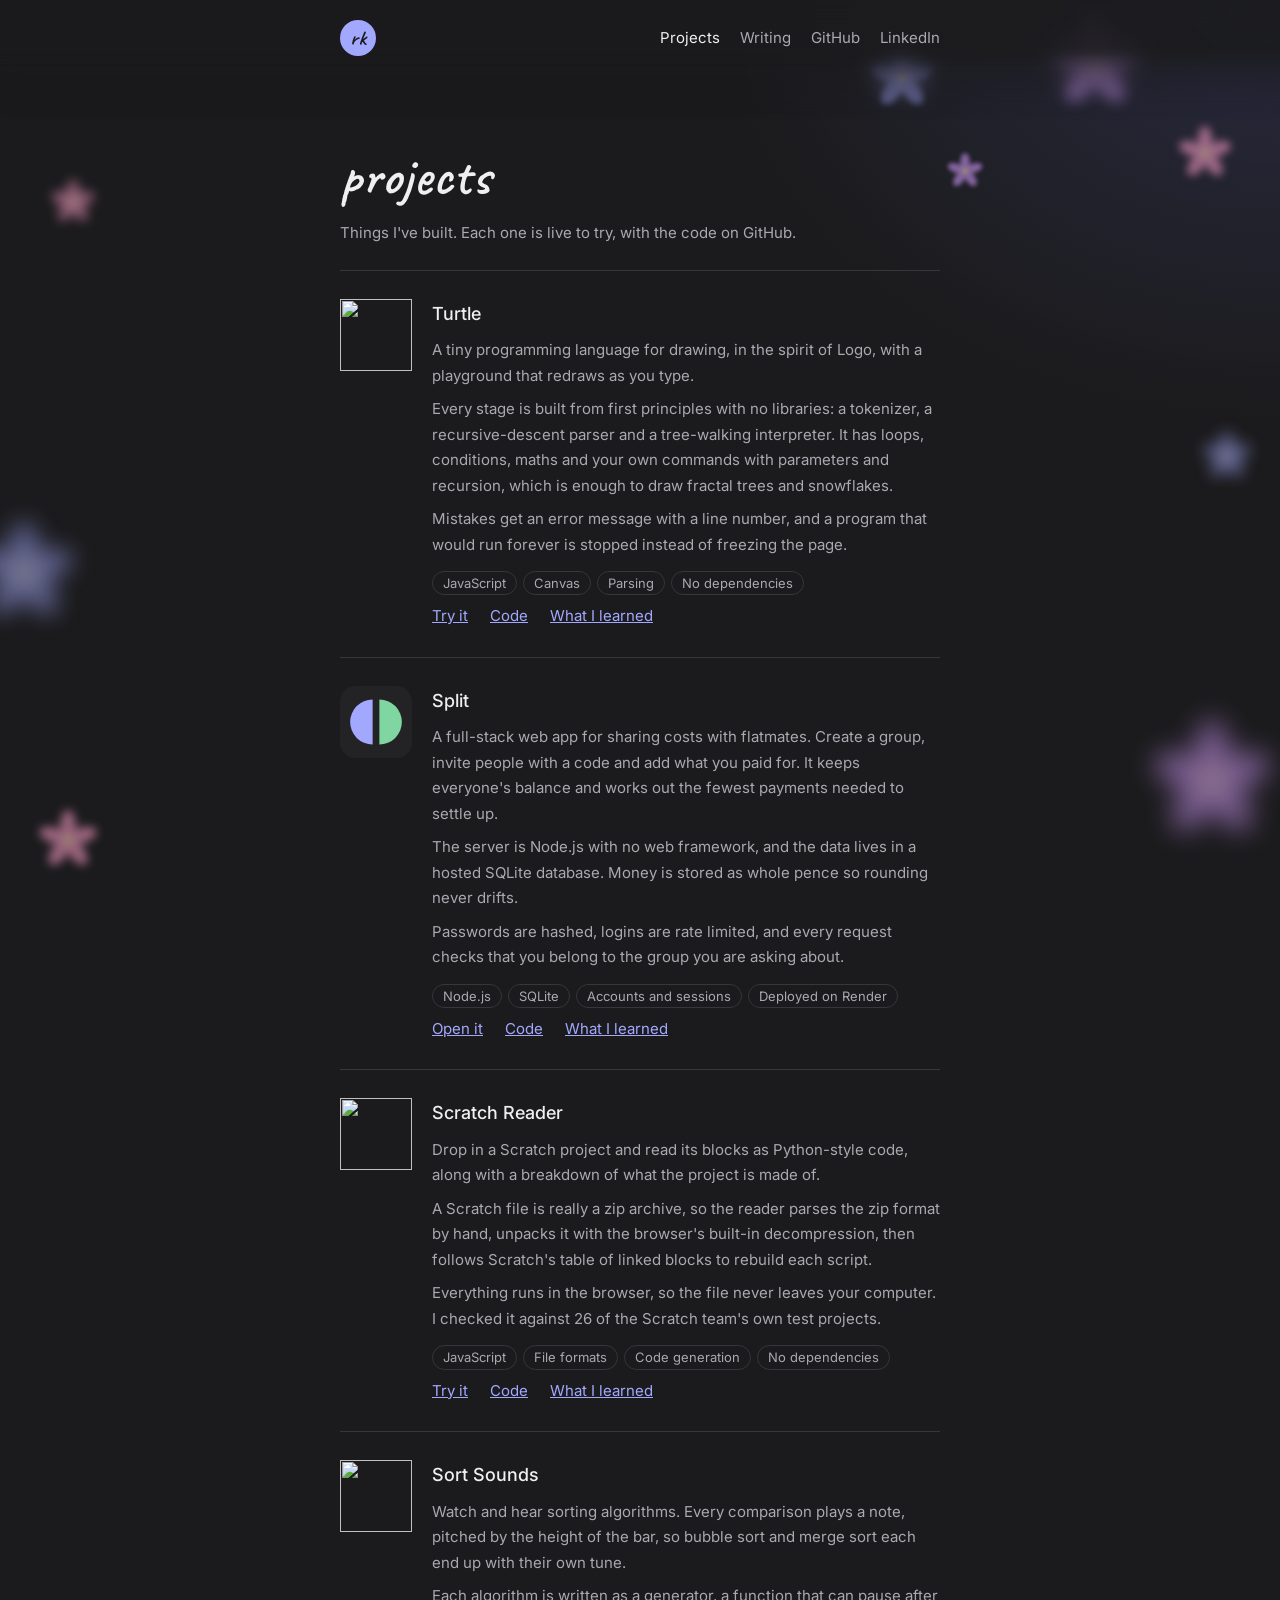
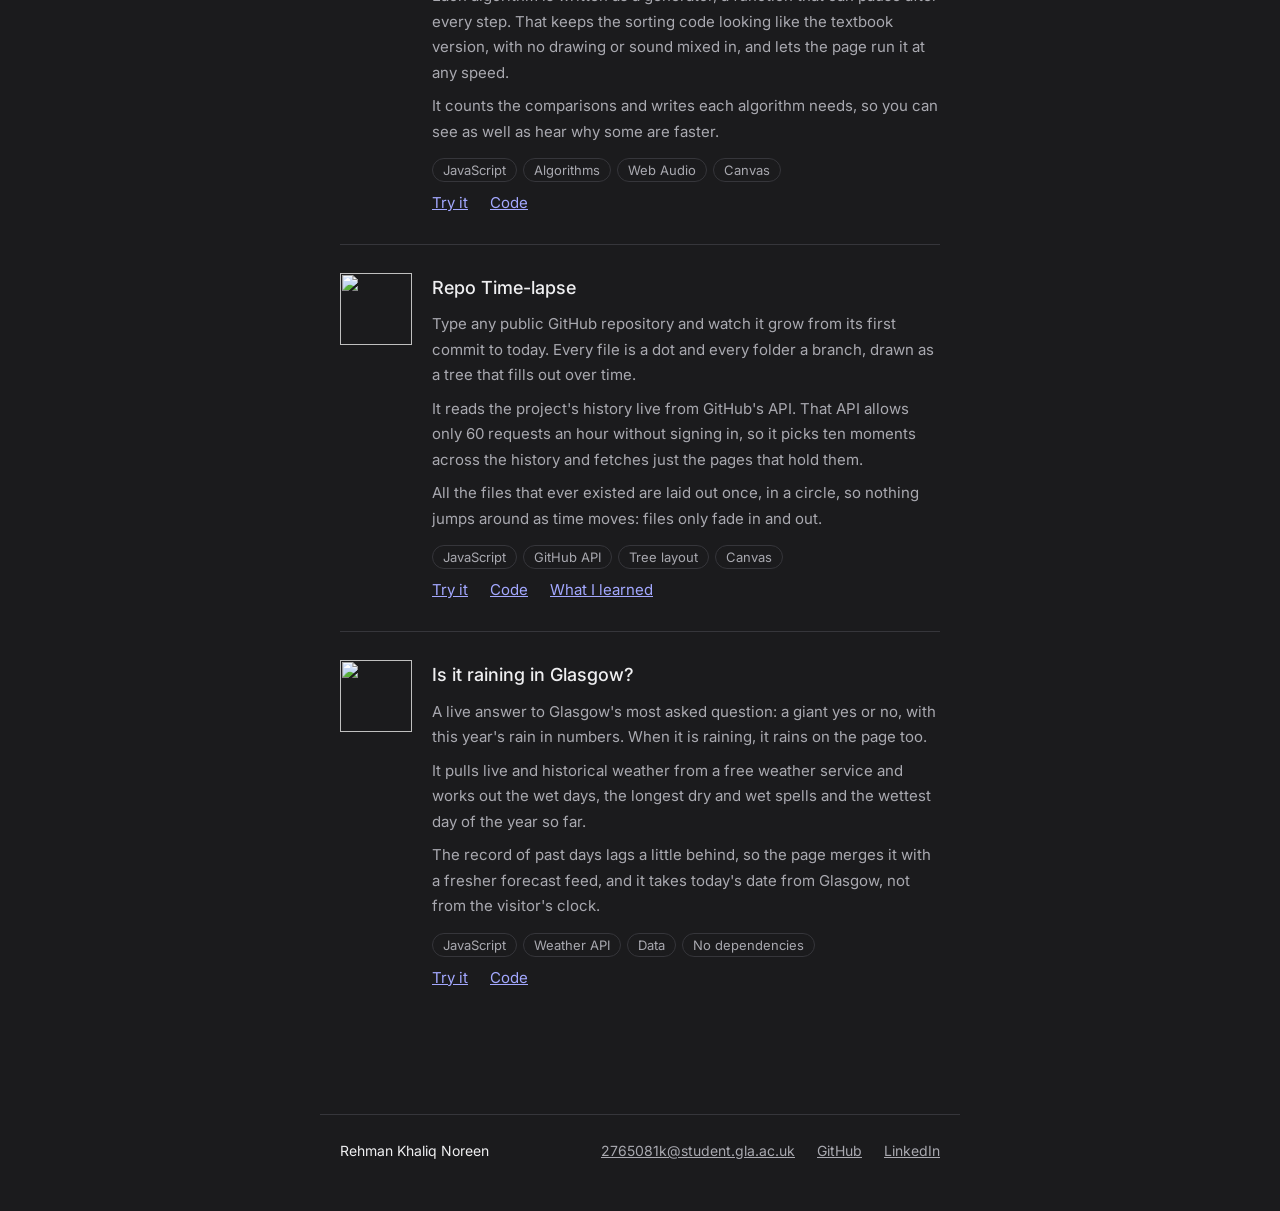
==== commit 9d2b12ea: "Real project pictures, contact footer, full name, bigger tap areas" ====
--- a/projects.html
+++ b/projects.html
@@ -3,14 +3,14 @@
 <head>
 <meta charset="utf-8">
 <meta name="viewport" content="width=device-width, initial-scale=1">
-<title>Projects — Rehman Khaliq</title>
+<title>Projects — Rehman Khaliq Noreen</title>
 <meta name="description" content="Things Rehman Khaliq has built: a programming language, a full-stack expense app, a Scratch project reader and more.">
 <meta name="color-scheme" content="dark">
 <link rel="icon" href="favicon.svg" type="image/svg+xml">
 <!-- how the link looks when shared on LinkedIn, WhatsApp and so on -->
 <meta property="og:type" content="website">
 <meta property="og:url" content="https://rehman20050409.github.io/projects.html">
-<meta property="og:title" content="Projects — Rehman Khaliq">
+<meta property="og:title" content="Projects — Rehman Khaliq Noreen">
 <meta property="og:description" content="Things Rehman Khaliq has built: a programming language, a full-stack expense app, a Scratch project reader and more.">
 <meta property="og:image" content="https://rehman20050409.github.io/og.png">
 <meta name="twitter:card" content="summary_large_image">
@@ -27,7 +27,7 @@
   <ul>
     <li><a href="projects.html" aria-current="page">Projects</a></li>
     <li><a href="writing.html">Writing</a></li>
-    <li><a href="https://github.com/Rehman20050409" target="_blank" rel="noopener noreferrer">Github</a></li>
+    <li><a href="https://github.com/Rehman20050409" target="_blank" rel="noopener noreferrer">GitHub</a></li>
     <li><a href="https://www.linkedin.com/in/rehman-khaliq-noreen-98ab3a449/" target="_blank" rel="noopener noreferrer">LinkedIn</a></li>
   </ul>
 </nav>
@@ -42,7 +42,7 @@
     <div>
       <h2>Turtle</h2>
       <p>A tiny programming language for drawing, in the spirit of Logo, with a playground that redraws as you type.</p>
-      <p>I wrote every stage by hand with no libraries: a tokenizer, a recursive-descent parser and a tree-walking interpreter. It has loops, conditions, maths and your own commands with parameters and recursion, which is enough to draw fractal trees and snowflakes.</p>
+      <p>Every stage is built from first principles with no libraries: a tokenizer, a recursive-descent parser and a tree-walking interpreter. It has loops, conditions, maths and your own commands with parameters and recursion, which is enough to draw fractal trees and snowflakes.</p>
       <p>Mistakes get an error message with a line number, and a program that would run forever is stopped instead of freezing the page.</p>
       <ul class="tags" aria-label="Built with">
         <li>JavaScript</li><li>Canvas</li><li>Parsing</li><li>No dependencies</li>
@@ -145,7 +145,10 @@
 </main>
 
 <footer>
+  <span>Rehman Khaliq Noreen</span>
   <a href="mailto:2765081k@student.gla.ac.uk">2765081k@student.gla.ac.uk</a>
+  <a href="https://github.com/Rehman20050409" target="_blank" rel="noopener noreferrer">GitHub</a>
+  <a href="https://www.linkedin.com/in/rehman-khaliq-noreen-98ab3a449/" target="_blank" rel="noopener noreferrer">LinkedIn</a>
 </footer>
 
 <script src="site.js"></script>
--- a/style.css
+++ b/style.css
@@ -71,7 +71,7 @@
   width: 36px; height: 36px; border-radius: 50%; display: grid; place-items: center;
 }
 nav ul { display: flex; gap: 20px; list-style: none; margin: 0; padding: 0; }
-nav ul a { text-decoration: none; }
+nav ul a { text-decoration: none; padding-block: 10px; } /* a taller area to tap, same look */
 nav ul a:hover { color: var(--text); }
 
 main { padding-block: 72px 96px; }
@@ -93,11 +93,14 @@
 a.card .thumb { transition: border-color .15s, transform .15s; }
 a.card:hover .thumb { border-color: var(--accent); transform: translateY(-2px); }
 
-footer { border-top: 1px solid var(--line); padding-block: 24px 48px; font-size: 14px; }
+footer { border-top: 1px solid var(--line); padding-block: 16px 40px; font-size: 14px; display: flex; flex-wrap: wrap; gap: 0 22px; align-items: center; }
+footer span { color: var(--text); margin-right: auto; }
+footer a { padding-block: 8px; }
+footer a:hover { color: var(--text); }
 
 /* shared bits used by both pages */
 nav ul a[aria-current] { color: var(--text); }
-.more { float: right; font-size: 14px; text-decoration: none; }
+.more { float: right; font-size: 14px; text-decoration: none; padding-block: 8px; margin-top: -8px; }
 .more:hover { color: var(--text); }
 
 /* projects page */
@@ -119,7 +122,7 @@
 .langs { float: right; display: flex; gap: 4px; margin-top: 4px; animation: fade .6s .5s backwards; }
 .langs button {
   font: inherit; font-size: 12px; color: var(--muted); background: none; cursor: pointer;
-  border: 1px solid var(--line); border-radius: 99px; padding: 0 9px;
+  border: 1px solid var(--line); border-radius: 99px; padding: 4px 11px;
 }
 .langs button:hover { color: var(--text); }
 .langs button[aria-pressed="true"] { color: var(--text); border-color: var(--accent); }
@@ -133,3 +136,12 @@
 .post .links { margin-top: 14px; }
 
 @media (max-width: 420px) { nav ul { gap: 14px; } }
+
+/* On a phone a full-width picture per project means a lot of scrolling, so each card becomes
+   a row: picture on the left, name and description beside it. */
+@media (max-width: 480px) {
+  .grid { grid-template-columns: 1fr; gap: 14px; }
+  .card { display: grid; grid-template-columns: 124px 1fr; column-gap: 14px; align-content: center; }
+  .card .thumb { grid-row: span 2; margin: 0; }
+  .card strong { align-self: end; }
+}
